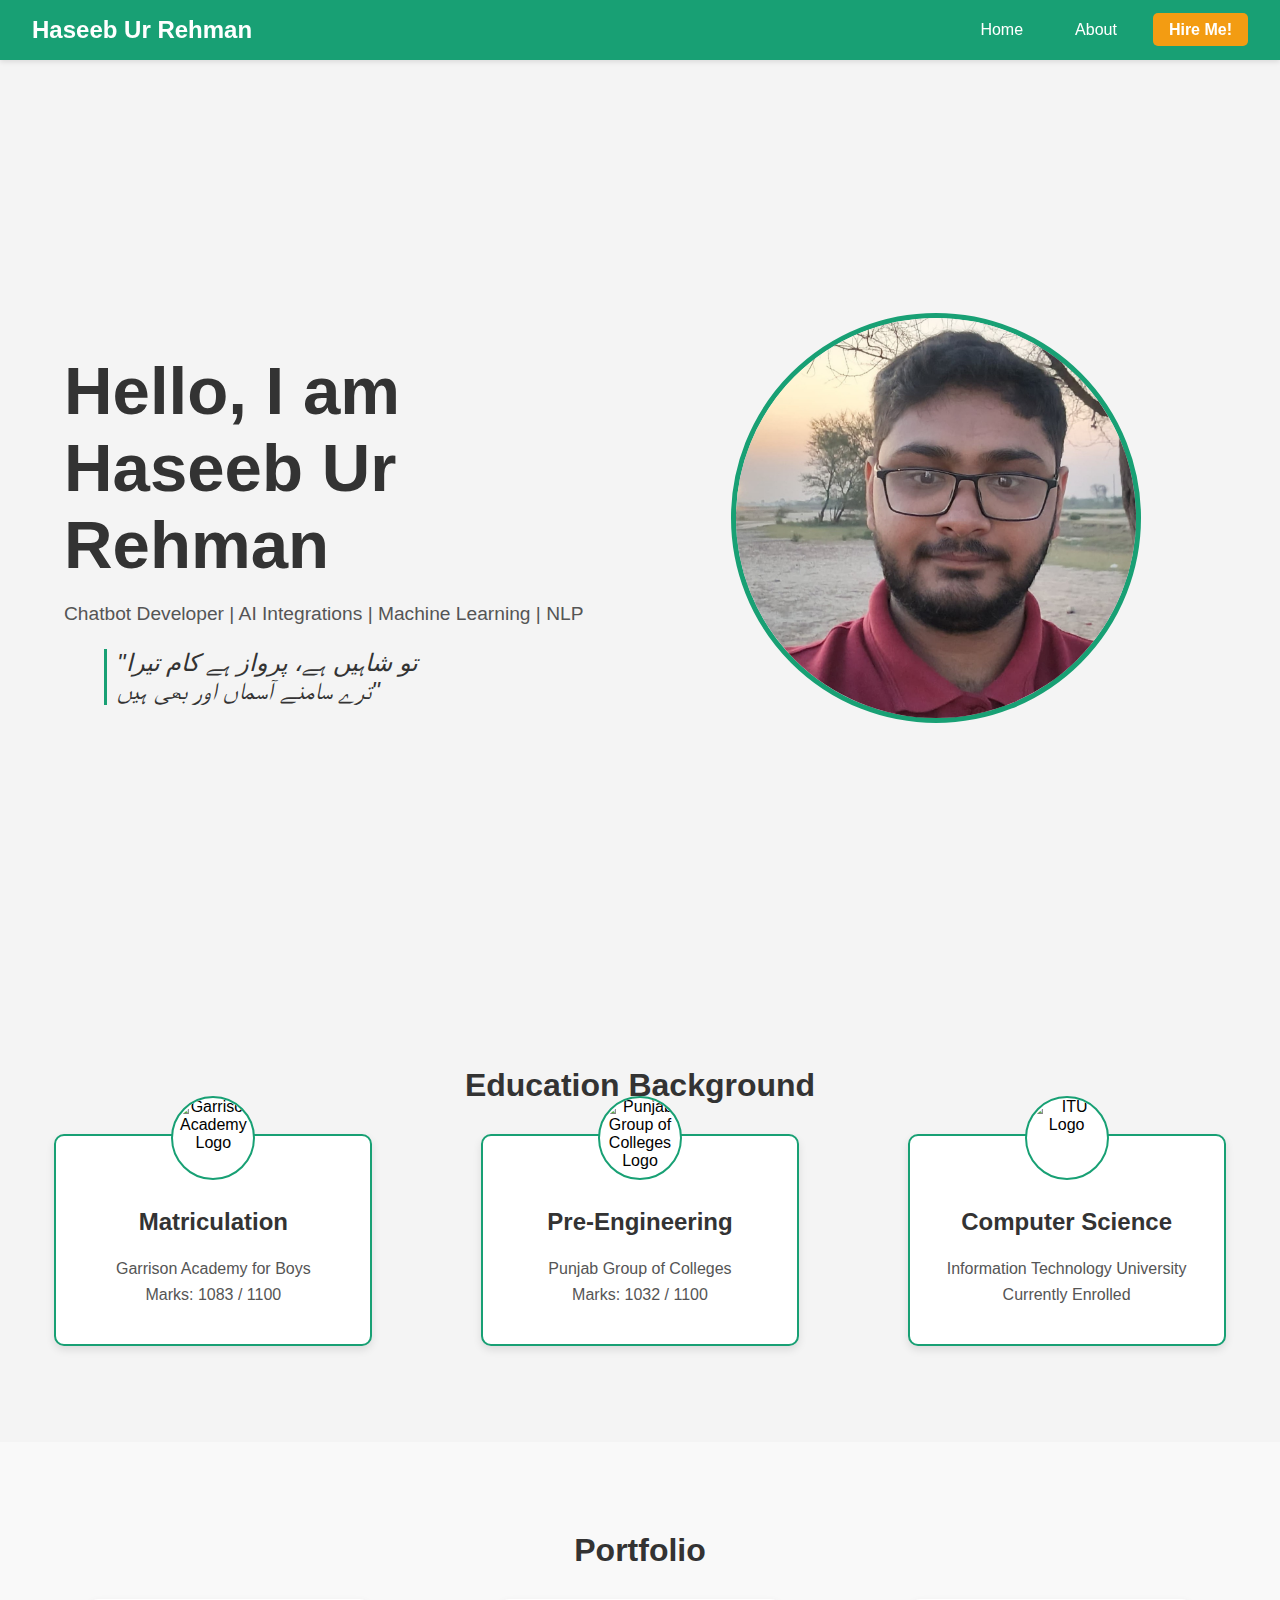
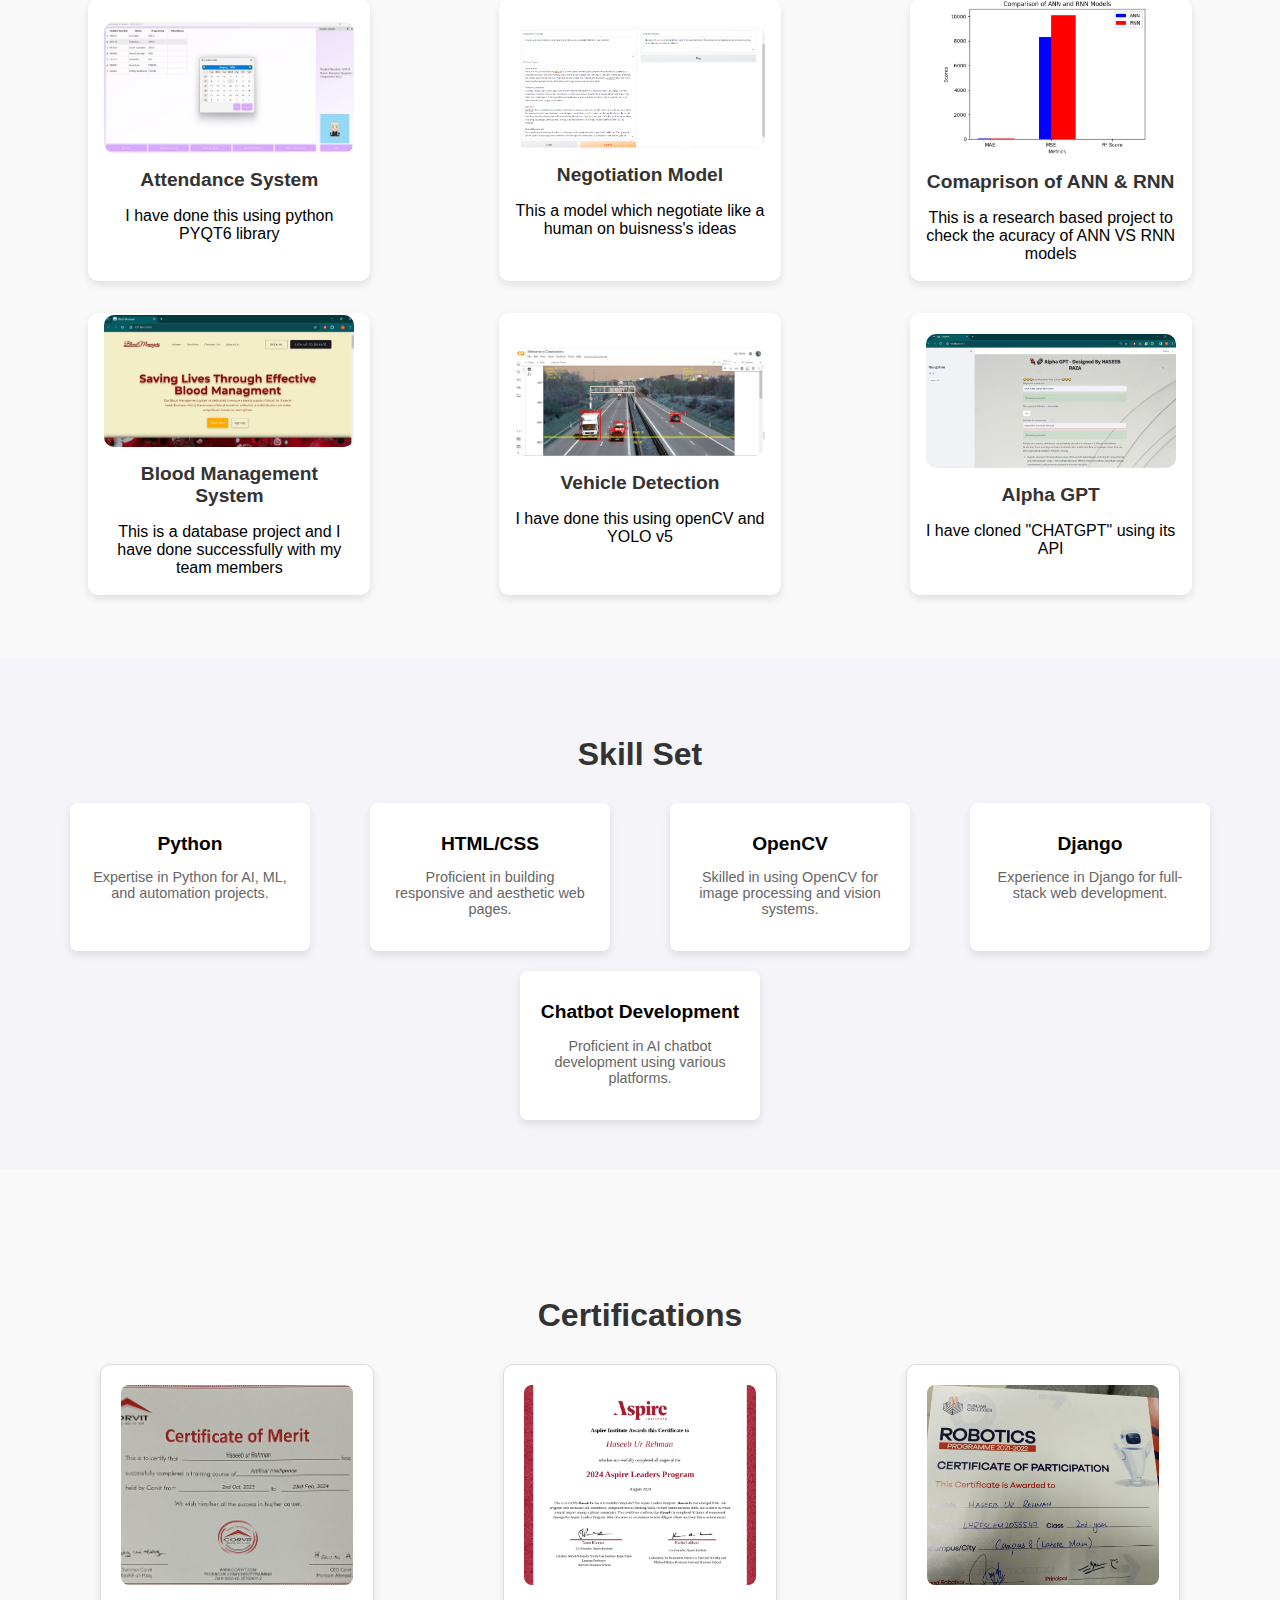
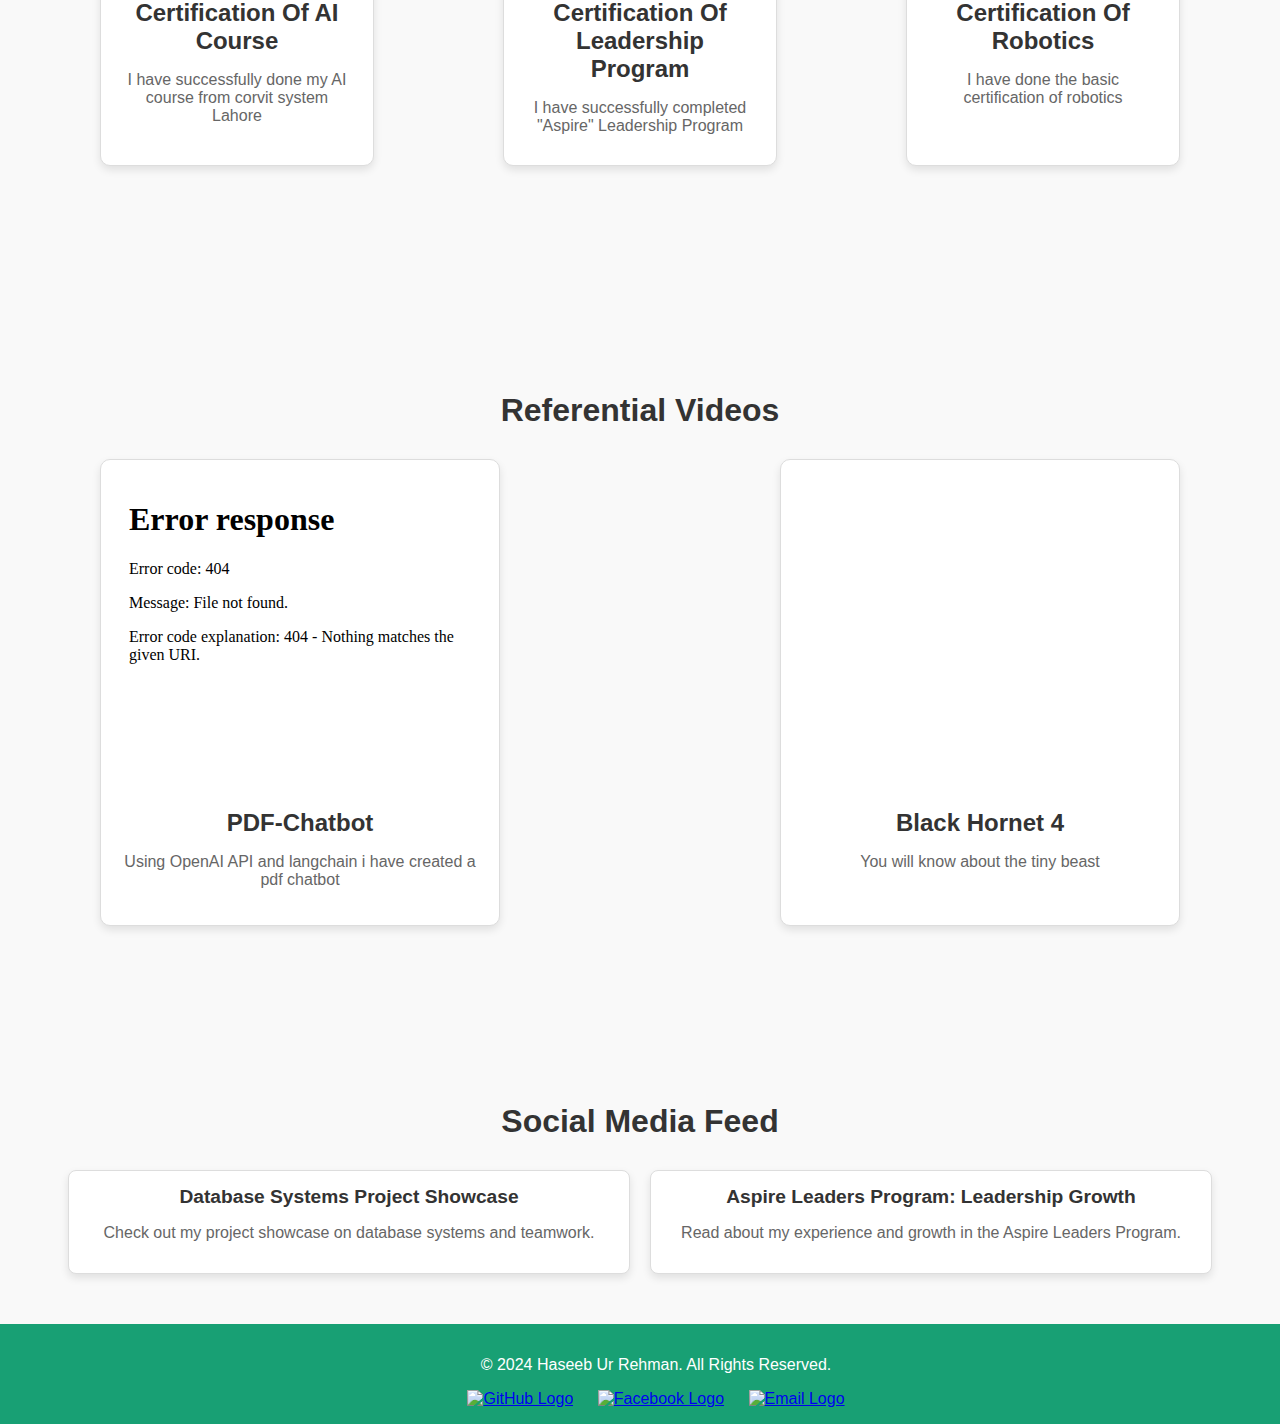
==== index.html @ 177eb88b "I add my social links to follow mw" ====
<!DOCTYPE html>
<html lang="en">
<head>
    <meta charset="UTF-8">
    <meta name="viewport" content="width=device-width, initial-scale=1.0">
    <meta name="description" content="Professional profile showcasing skills, projects, awards, and certifications.">
    <meta name="keywords" content="Professional Profile, Projects, Skills, Certifications, Training, Awards">
    <meta name="author" content="Haseeb Ur Rehman">
    <title>Haseeb Ur Rehman's Professional Profile</title>

    <!-- Link to the CSS -->
    <link rel="stylesheet" href="style.css">
</head>
<body>

<!-- Navigation Bar -->
<header>
    <nav class="navbar">
        <div class="navbar-brand">Haseeb Ur Rehman</div>
        <ul class="navbar-links">
            <li><a href="#home">Home</a></li>
            <li><a href="about.html">About</a></li>
            <li><a href="https://www.upwork.com/freelancers/haseeburr9?mp_source=share" class="hire-me-btn">Hire Me!</a></li>
        </ul>
    </nav>
</header>

<!-- Main Section with Profile -->
<section id="home" class="main-section">
    <div class="intro-text">
        <h1><strong>Hello, I am Haseeb Ur Rehman</strong></h1>
        <p class="tagline">Chatbot Developer | AI Integrations | Machine Learning | NLP</p>
        <blockquote class="sher">"تو شاہیں ہے، پرواز ہے کام تیرا<br>ترے سامنے آسماں اور بھی ہیں"</blockquote>
    </div>

    <div class="profile-picture">
        <img src="Images\haseeb_pic (1).jpg" alt="Haseeb Ur Rehman" class="circle">
    </div>
</section>
<!-- Education Section -->
<section id="education" class="education-section">
    <h2 class="section-title">Education Background</h2>
    <div class="education-container">
        <!-- Matriculation Box -->
        <div class="education-box">
            <div class="logo-circle">
                <img src="https://encrypted-tbn0.gstatic.com/images?q=tbn:ANd9GcT5sHBBCHxRQjLeLxdjZ5OswTdxLAnlTG-Qzw&s" alt="Garrison Academy Logo">
            </div>
            <h3>Matriculation</h3>
            <p>Garrison Academy for Boys</p>
            <p>Marks: 1083 / 1100</p>
        </div>
        <!-- Pre-Engineering Box -->
        <div class="education-box">
            <div class="logo-circle">
                <img src="https://encrypted-tbn0.gstatic.com/images?q=tbn:ANd9GcSqWqB_HTW5-XYOfXvfOjVZIiKqZRsDtNq6HKdr3T5JoCC6Le0LUHiEv7nH74KgkgZGZlA&usqp=CAU" alt="Punjab Group of Colleges Logo">
            </div>
            <h3>Pre-Engineering</h3>
            <p>Punjab Group of Colleges</p>
            <p>Marks: 1032 / 1100</p>
        </div>
        <!-- Computer Science Box -->
        <div class="education-box">
            <div class="logo-circle">
                <img src="https://encrypted-tbn0.gstatic.com/images?q=tbn:ANd9GcR3sRrFojshezBgMDITZpT7dJ2vGp7mTTu1Cg&s" alt="ITU Logo">
            </div>
            <h3>Computer Science</h3>
            <p>Information Technology University</p>
            <p>Currently Enrolled</p>
        </div>
    </div>
</section>
<!-- Portfolio Section -->
<section id="portfolio" class="portfolio-section">
    <h2 class="section-title">Portfolio</h2>
    <div class="portfolio-container">
        <!-- Portfolio Box 1 -->
        <div class="portfolio-box">
            <img src="Images\WhatsApp Image 2024-08-07 at 14.45.16_bf95c779.jpg" alt="Project 1">
            <h3>Attendance System</h3>
            <p>I have done this using python PYQT6 library</p>
        </div>
        <!-- Portfolio Box 2 -->
        <div class="portfolio-box">
            <img src="Images\image (2).png" alt="Project 2">
            <h3>Negotiation Model</h3>
            <p>This a model which negotiate like a human on buisness's ideas</p>
        </div>
        <!-- Portfolio Box 3 -->
        <div class="portfolio-box">
            <img src="Images\WhatsApp Image 2024-03-19 at 20.48.48_99ec768c.jpg" alt="Project 3">
            <h3>Comaprison of ANN & RNN</h3>
            <p>This is a research based project to check the acuracy of ANN VS RNN models</p>
        </div>
        <!-- Portfolio Box 4 -->
        <div class="portfolio-box">
            <img src="Images\BMS.jpg" alt="Project 4">
            <h3>Blood Management System</h3>
            <p>This is a database project and I have done successfully with my team members</p>
        </div>
        <!-- Portfolio Box 5 -->
        <div class="portfolio-box">
            <img src="Images\YOLO v5.jpg" alt="Project 5">
            <h3>Vehicle Detection</h3>
            <p>I have done this using openCV and YOLO v5</p>
        </div>
        <!-- Portfolio Box 6 -->
        <div class="portfolio-box">
            <img src="Images\Alpha Gpt pic.png" alt="Project 6">
            <h3>Alpha GPT</h3>
            <p>I have cloned "CHATGPT" using its API</p>
        </div>
        
    </div>
</section>

<!-- Skill Set Section -->
<section id="skills" class="skills-section">
    <h2 class="section-title">Skill Set</h2>
    <div class="skills-container">
        <!-- Skill Box 1 -->
        <div class="skills-box">
            <div class="logo-circle">
                <img src="[data-uri]" alt="Python Logo">
            </div>
            <h3>Python</h3>
            <p>Expertise in Python for AI, ML, and automation projects.</p>
        </div>
       
        <!-- Skill Box 3 -->
        <div class="skills-box">
            <div class="logo-circle">
                <img src="[data-uri]" alt="HTML Logo">
            </div>
            <h3>HTML/CSS</h3>
            <p>Proficient in building responsive and aesthetic web pages.</p>
        </div>
        <!-- Skill Box 4 -->
        <div class="skills-box">
            <div class="logo-circle">
                <img src="[data-uri]" alt="OpenCV Logo">
            </div>
            <h3>OpenCV</h3>
            <p>Skilled in using OpenCV for image processing and vision systems.</p>
        </div>
        <!-- Skill Box 5 -->
        <div class="skills-box">
            <div class="logo-circle">
                <img src="[data-uri]" alt="Django Logo">
            </div>
            <h3>Django</h3>
            <p>Experience in Django for full-stack web development.</p>
        </div>
        <!-- Skill Box 6 -->
        <div class="skills-box">
            <div class="logo-circle">
                <img src="[data-uri]" alt="Chatbot Logo">
            </div>
            <h3>Chatbot Development</h3>
            <p>Proficient in AI chatbot development using various platforms.</p>
        </div>
    </div>
</section>

<!-- Certifications Section -->
<section id="certifications" class="certifications-section">
    <h2 class="section-title">Certifications</h2>
    <div class="certifications-container">
        <!-- Certification Box 1 -->
        <div class="certification-box">
            <img src="Images\certificate_Corvit.jpg" alt="Certification 1">
            <h3>Certification Of AI Course</h3>
            <p>I have successfully done my AI course from corvit system Lahore</p>
        </div>
        <!-- Certification Box 2 -->
        <div class="certification-box">
            <img src="Images\haseeb_ur_rehman_alp_2024_certificate_of_completion_page-0001.jpg" alt="Certification 2">
            <h3>Certification Of Leadership Program</h3>
            <p>I have successfully completed "Aspire" Leadership Program</p>
        </div>
        <!-- Certification Box 3 -->
        <div class="certification-box">
            <img src="Images\Robotics.jpg" alt="Certification 3">
            <h3>Certification Of Robotics</h3>
            <p>I have done the basic certification of robotics</p>
        </div>
    </div>
</section>
<!-- Referential Videos Section -->
<section id="referential-videos" class="videos-section">
    <h2 class="section-title">Referential Videos</h2>
    <div class="videos-container">
        <!-- Video Box 1 -->
        <div class="video-box">
            <iframe src="Videos\PDF.mp4" 
                    title="Referential Video 1" 
                    frameborder="0" 
                    allow="accelerometer; autoplay; clipboard-write; encrypted-media; gyroscope; picture-in-picture" 
                    allowfullscreen>
            </iframe>
            <h3>PDF-Chatbot</h3>
            <p>Using OpenAI API and langchain i have created a pdf chatbot</p>
        </div>
        <!-- Video Box 2 -->
        <div class="video-box">
            <iframe  
            src="https://www.youtube.com/embed/x19eT9O9WHU" 
            title="Teledyne FLIR Video" 
                    frameborder="0" 
                    allow="accelerometer; autoplay; clipboard-write; encrypted-media; gyroscope; picture-in-picture" 
                    allowfullscreen>
            </iframe>
            <h3>Black Hornet 4</h3>
            <p>You will know about the tiny beast</p>
        </div>
    </div>
</section>
<!-- Social Media Feed Section -->
<section id="social-media-feed" class="social-media-feed-section">
    <h2 class="section-title">Social Media Feed</h2>
    <div class="social-media-container">
        <!-- LinkedIn Post 1 -->
        <div class="social-media-box">
            <a href="https://www.linkedin.com/posts/haseeb-ur-rehman-613099248_databasesystems-teamwork-projectshowcase-activity-7207225965075218432-LM5j?utm_source=share&utm_medium=member_desktop" target="_blank" class="social-media-link">
                <div class="social-media-content">
                    <h3>Database Systems Project Showcase</h3>
                    <p>Check out my project showcase on database systems and teamwork.</p>
                </div>
            </a>
        </div>
        <!-- LinkedIn Post 2 -->
        <div class="social-media-box">
            <a href="https://www.linkedin.com/posts/haseeb-ur-rehman-613099248_aspireleadersprogram-leadership-growth-activity-7229728065696722944-SG-O?utm_source=share&utm_medium=member_desktop" target="_blank" class="social-media-link">
                <div class="social-media-content">
                    <h3>Aspire Leaders Program: Leadership Growth</h3>
                    <p>Read about my experience and growth in the Aspire Leaders Program.</p>
                </div>
            </a>
        </div>
    </div>
</section>


<footer>
    <p>&copy; 2024 Haseeb Ur Rehman. All Rights Reserved.</p>
    <div class="footer-social-links">
        <a href="https://github.com/Haseebraza12" target="_blank" class="social-link" title="GitHub">
            <img src="https://img.icons8.com/material-outlined/24/000000/github.png" alt="GitHub Logo" />
        </a>
        <a href="https://www.facebook.com/haseeb.rehman.79274089" target="_blank" class="social-link" title="Facebook">
            <img src="https://img.icons8.com/material-outlined/24/000000/facebook.png" alt="Facebook Logo" />
        </a>
        <a href="mailto:munibhaseeb2@gmail.com" class="social-link" title="Email">
            <img src="https://img.icons8.com/material-outlined/24/000000/mail.png" alt="Email Logo" />
        </a>
    </div>
</footer>

<!-- Link to the JavaScript -->
<script src="script.js"></script>
</body>
</html>
---- style.css ----
/* Basic Styling for Body */
body {
    font-family: Arial, sans-serif;
    margin: 0;
    padding: 0;
    background-color: #f9f9f9;
}

/* Navbar Styling */
.navbar {
    display: flex;
    justify-content: space-between;
    align-items: center;
    background-color: #18a074;
    padding: 1rem 2rem;
    position: sticky;
    top: 0;
    z-index: 100;
    box-shadow: 0px 2px 5px rgba(0, 0, 0, 0.1);
}

.navbar-brand {
    font-size: 1.5rem;
    color: white;
    font-weight: bold;
}

.navbar-links {
    list-style: none;
    margin: 0;
    padding: 0;
    display: flex;
}

.navbar-links li {
    margin-left: 20px;
}

.navbar-links a {
    color: white;
    text-decoration: none;
    font-size: 1rem;
    padding: 0.5rem 1rem;
    border-radius: 5px;
    transition: background-color 0.3s ease, transform 0.2s ease;
}

.hire-me-btn {
    background-color: #f39c12;
    border: none;
    padding: 0.5rem 1.5rem;
    color: white;
    font-weight: bold;
    border-radius: 5px;
}

/* Main Section Styling */
.main-section {
    display: flex;
    justify-content: space-between;
    align-items: center;
    padding: 3rem;
    background-color: #f4f4f4;
    height: calc(100vh - 80px); /* Adjust to take full height minus navbar */
    flex-wrap: wrap;
}

.intro-text {
    flex: 1;
    padding: 1rem;
}

.intro-text h1 {
    font-size: 4.2rem;
    margin-bottom: 0.5rem;
    color: #333;
}

.tagline {
    font-size: 1.2rem;
    color: #555;
    margin-bottom: 1.5rem;
}

.sher {
    font-size: 1.5rem;
    color: #333;
    font-style: italic;
    border-left: 3px solid #18a074;
    padding-left: 10px;
}

/* Profile Picture */
.profile-picture {
    flex: 1;
    display: flex;
    justify-content: center;
    align-items: center;
    padding: 1rem;
}

.circle {
    width: 400px;
    height: 400px;
    border-radius: 50%;
    border: 5px solid #18a074;
    object-fit: cover;
}

/* Footer */
footer {
    background-color: #18a074;
    color: white;
    text-align: center;
    padding: 1rem;
    position: relative;
    bottom: 0;
    width: 100%;
}

/* Responsive Design */
/* For Tablets */
@media (max-width: 768px) {
    .main-section {
        flex-direction: column;
        text-align: center;
        padding: 2rem;
    }

    .intro-text h1 {
        font-size: 3rem;
    }

    .profile-picture {
        margin-top: 2rem;
    }

    .circle {
        width: 300px;
        height: 300px;
    }
}

/* For Mobile Devices */
@media (max-width: 480px) {
    .navbar {
        flex-direction: column;
        padding: 1rem;
    }

    .navbar-links {
        flex-direction: column;
        margin-top: 1rem;
    }

    .navbar-links li {
        margin-left: 0;
        margin-bottom: 10px;
    }

    .intro-text h1 {
        font-size: 2.5rem;
    }

    .tagline {
        font-size: 1rem;
    }

    .sher {
        font-size: 1.2rem;
    }

    .circle {
        width: 200px;
        height: 200px;
    }
}
/* Education Section Styling */
.education-section {
    background-color: #f4f4f4;
    padding: 4rem 0;
    text-align: center;
}

.section-title {
    font-size: 2.5rem;
    margin-bottom: 3rem;
    color: #333;
}

/* Education Container */
.education-container {
    display: flex;
    justify-content: space-around;
    flex-wrap: wrap;
}

/* Education Box */
.education-box {
    background-color: white;
    border-radius: 10px;
    box-shadow: 0 4px 8px rgba(0, 0, 0, 0.1);
    padding: 2rem;
    width: 250px;
    margin-bottom: 2rem;
    position: relative;
    text-align: center;
    border: 2px solid #18a074;
}

/* Logo Circle */
.logo-circle {
    position: absolute;
    top: -40px;
    left: 50%;
    transform: translateX(-50%);
    width: 80px;
    height: 80px;
    background-color: #fff;
    border-radius: 50%;
    display: flex;
    justify-content: center;
    align-items: center;
    border: 2px solid #18a074;
    overflow: hidden;
}

.logo-circle img {
    width: 100%;
    height: 100%;
    object-fit: cover;
    border-radius: 50%;
}

/* Education Box Title */
.education-box h3 {
    margin-top: 40px;
    font-size: 1.5rem;
    color: #333;
}

/* Education Box Content */
.education-box p {
    font-size: 1rem;
    color: #555;
    margin: 0.5rem 0;
}

/* Responsive Design for Education Section */
@media (max-width: 768px) {
    .education-container {
        flex-direction: column;
        align-items: center;
    }

    .education-box {
        width: 80%;
        margin-bottom: 2rem;
    }
}

@media (max-width: 480px) {
    .education-box {
        width: 90%;
    }
}
/* Portfolio Section Styling */
.portfolio-section {
    background-color: #f9f9f9;
    padding: 4rem 0;
    text-align: center;
}

.portfolio-container {
    display: grid;
    grid-template-columns: repeat(3, 1fr);
    gap: 2rem;
    justify-items: center;
    margin: 0 auto;
    max-width: 1200px;
}

/* Portfolio Box Styling */
.portfolio-box {
    background-color: white;
    border-radius: 10px;
    box-shadow: 0 4px 8px rgba(0, 0, 0, 0.1);
    padding: 1rem;
    width: 250px;
    height: 250px;
    overflow: hidden;
    display: flex;
    flex-direction: column;
    justify-content: center;
    align-items: center;
    transition: transform 0.3s ease, box-shadow 0.3s ease;
}

.portfolio-box img {
    width: 100%;
    height: auto;
    border-radius: 10px;
    margin-bottom: 1rem;
    object-fit: cover;
}

.portfolio-box h3 {
    font-size: 1.2rem;
    color: #333;
    margin: 0;
}

.portfolio-box:hover {
    transform: scale(1.05);
    box-shadow: 0 8px 16px rgba(0, 0, 0, 0.2);
}

/* Responsive Design for Portfolio */
@media (max-width: 768px) {
    .portfolio-container {
        grid-template-columns: repeat(2, 1fr);
    }
}

@media (max-width: 480px) {
    .portfolio-container {
        grid-template-columns: 1fr;
    }
}
/* Skills Section */
.skills-section {
    padding: 50px;
    background-color: #f4f4f9;
    text-align: center;
}

.skills-container {
    display: flex;
    justify-content: space-around;
    flex-wrap: wrap;
    gap: 20px;
}

.skills-box {
    background-color: #fff;
    border-radius: 8px;
    padding: 20px;
    width: 200px;
    text-align: center;
    box-shadow: 0 4px 8px rgba(0, 0, 0, 0.1);
    transition: transform 0.3s ease-in-out;
}

.skills-box:hover {
    transform: translateY(-10px);
}

.skills-box img {
    width: 60px;
    height: 60px;
    border-radius: 50%;
    margin-bottom: 15px;
}

.skills-box h3 {
    margin: 10px 0;
    font-size: 1.2em;
    font-weight: bold;
}

.skills-box p {
    font-size: 0.9em;
    color: #666;
}

.certifications-section {
    padding: 100px 100px;
    background-color: #f9f9f9;
}

.certifications-container {
    display: flex;
    justify-content: space-between;
    flex-wrap: wrap;
    gap: 20px;
}

.certification-box {
    background-color: #fff;
    border: 1px solid #ddd;
    border-radius: 10px;
    box-shadow: 0 4px 8px rgba(0, 0, 0, 0.1);
    text-align: center;
    padding: 20px;
    width: calc(23.33% - 20px); /* Ensures 3 boxes in a row with gaps */
}

.certification-box img {
    width: 100%;
    height: 200px;
    object-fit: cover;
    border-radius: 8px;
}

.certification-box h3 {
    font-size: 1.5rem;
    margin: 10px 0;
    color: #333;
}

.certification-box p {
    font-size: 1rem;
    color: #666;
    margin-bottom: 10px;
}
.videos-section {
    padding: 100px 100px;
    background-color: #f9f9f9;
}

.videos-container {
    display: flex;
    justify-content: space-between;
    flex-wrap: wrap;
    gap: 20px;
}

.video-box {
    background-color: #fff;
    border: 1px solid #ddd;
    border-radius: 10px;
    box-shadow: 0 4px 8px rgba(0, 0, 0, 0.1);
    text-align: center;
    padding: 20px;
    width: calc(35% - 20px); /* Ensures two video boxes in a row */
}

.video-box iframe {
    width: 100%;
    height: 315px; /* Standard YouTube video height */
    border-radius: 8px;
}

.video-box h3 {
    font-size: 1.5rem;
    margin: 10px 0;
    color: #333;
}

.video-box p {
    font-size: 1rem;
    color: #666;
}
.social-media-feed-section {
    padding: 50px 0;
    background-color: #f9f9f9;
}

.section-title {
    text-align: center;
    margin-bottom: 30px;
    font-size: 2em;
    color: #333;
}

.social-media-container {
    display: flex;
    justify-content: center;
    gap: 20px;
    flex-wrap: wrap;
}

.social-media-box {
    flex: 1;
    max-width: 560px;
    background: #fff;
    border: 1px solid #ddd;
    border-radius: 8px;
    overflow: hidden;
    box-shadow: 0 4px 8px rgba(0, 0, 0, 0.1);
    text-align: center;
}

.social-media-link {
    text-decoration: none;
    color: inherit;
    display: block;
    height: 100%;
}

.social-media-content {
    padding: 15px;
}

.social-media-content h3 {
    font-size: 1.2em;
    color: #333;
    margin: 0 0 10px 0;
}

.social-media-content p {
    font-size: 1em;
    color: #666;
}
footer {
    background-color: #18a074;
    color: white;
    text-align: center;
    padding: 1rem;
    position: relative;
    bottom: 0;
    width: 100%;
}

.footer-social-links {
    margin-top: 10px;
}

.social-link {
    margin: 0 10px;
    display: inline-block;
}

.social-link img {
    width: 24px;
    height: 24px;
    transition: transform 0.3s;
}

.social-link img:hover {
    transform: scale(1.1);
}
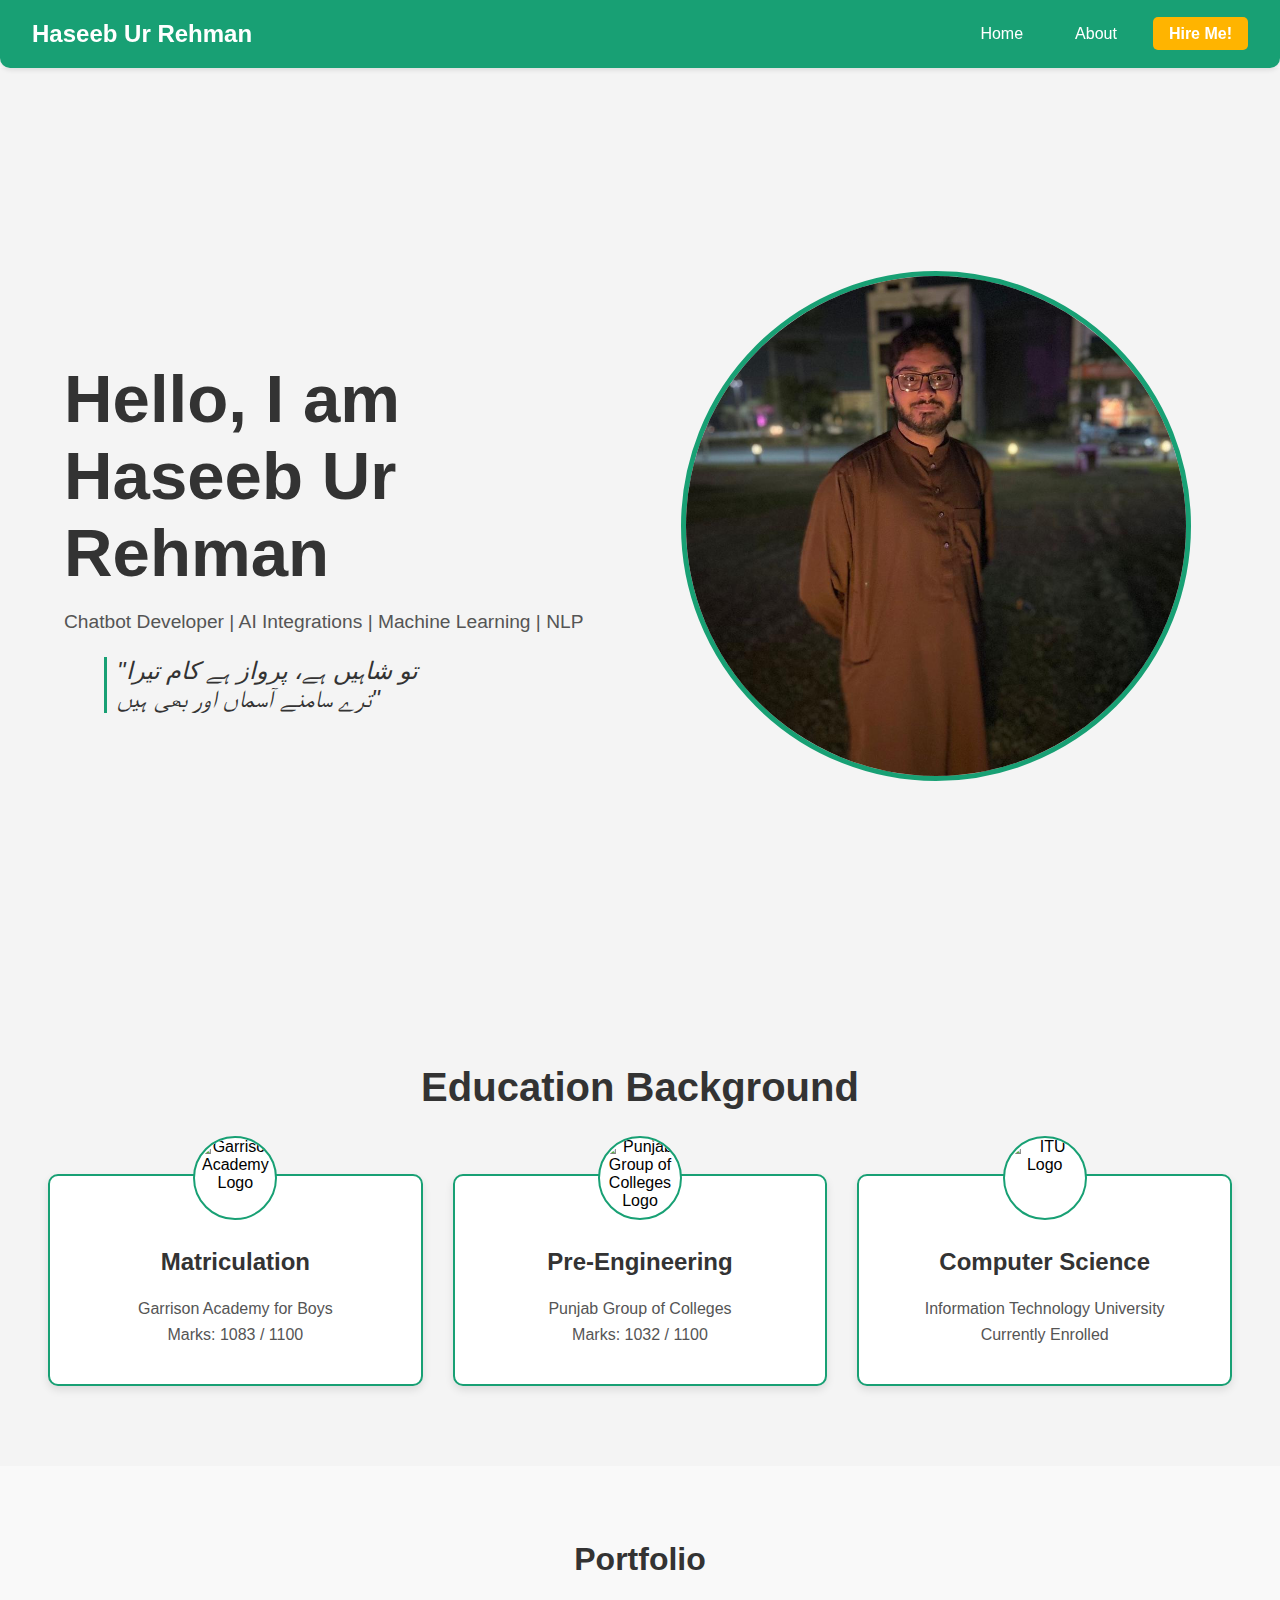
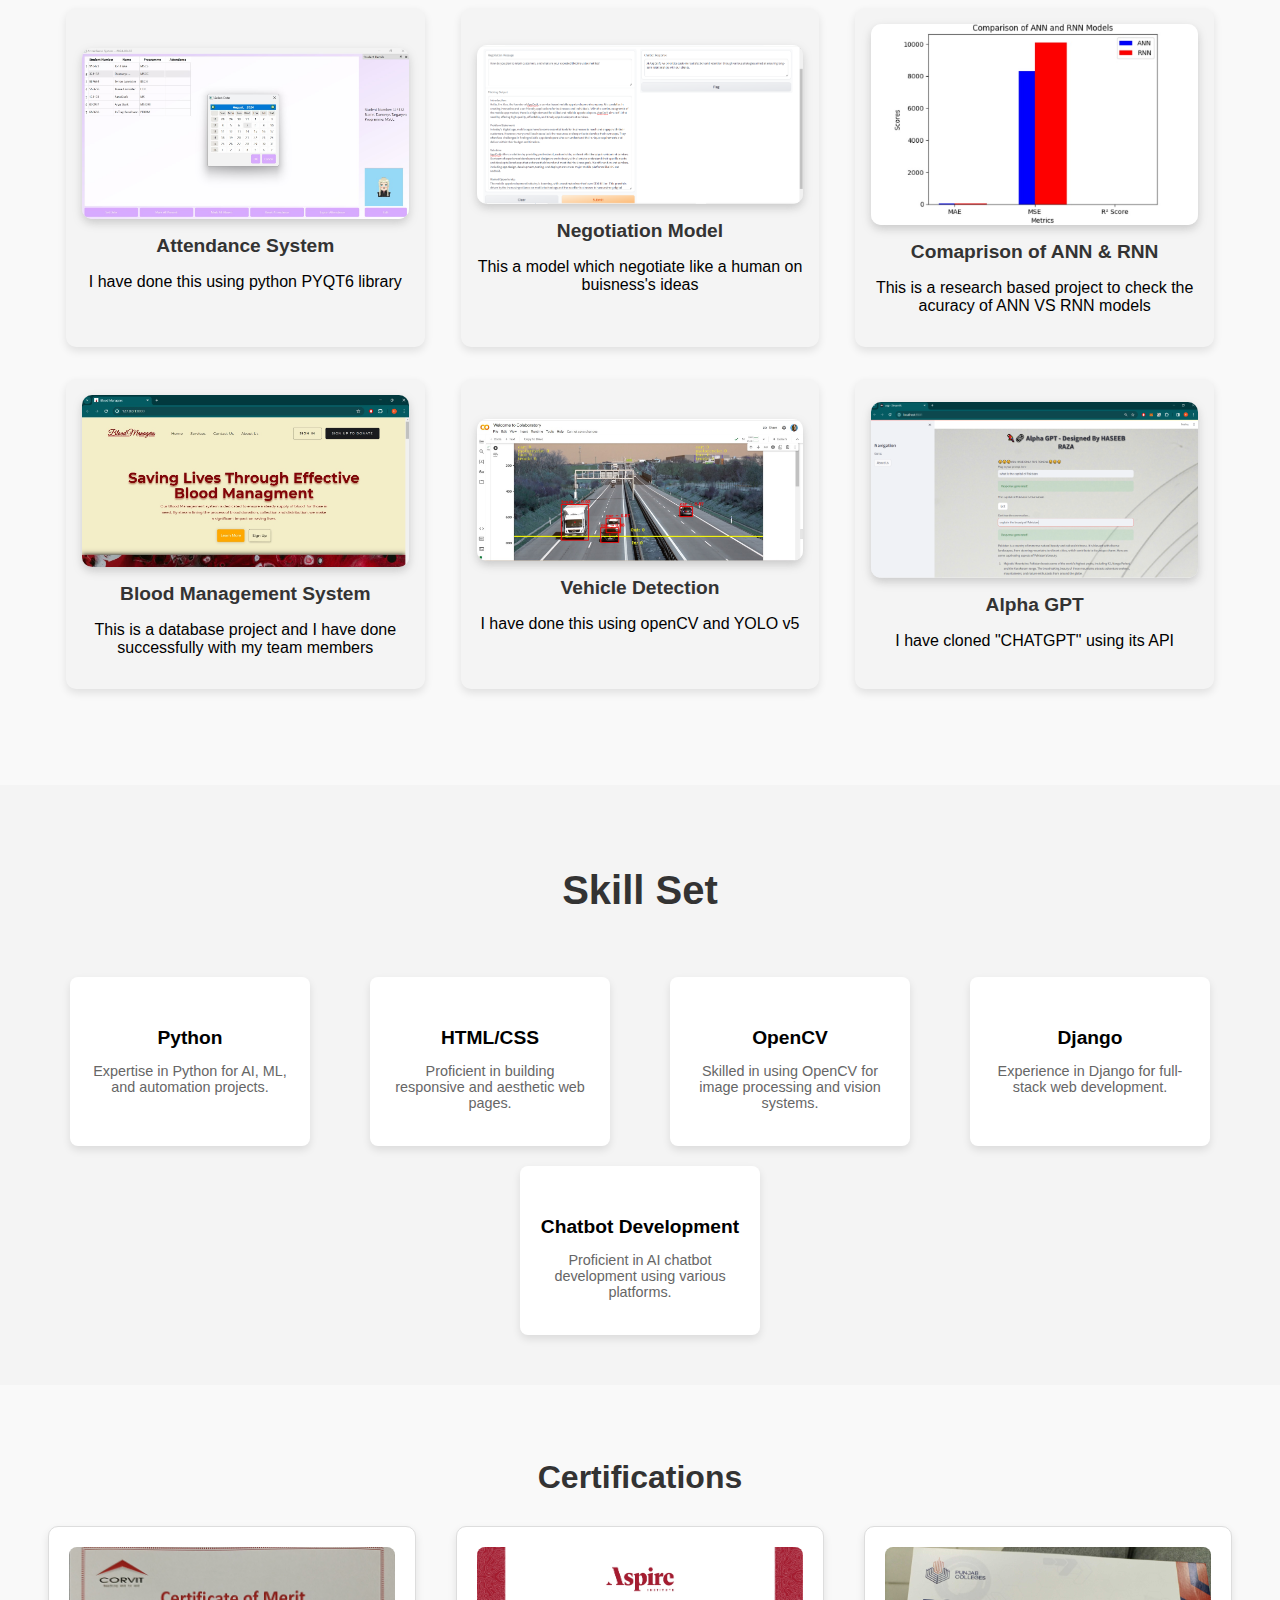
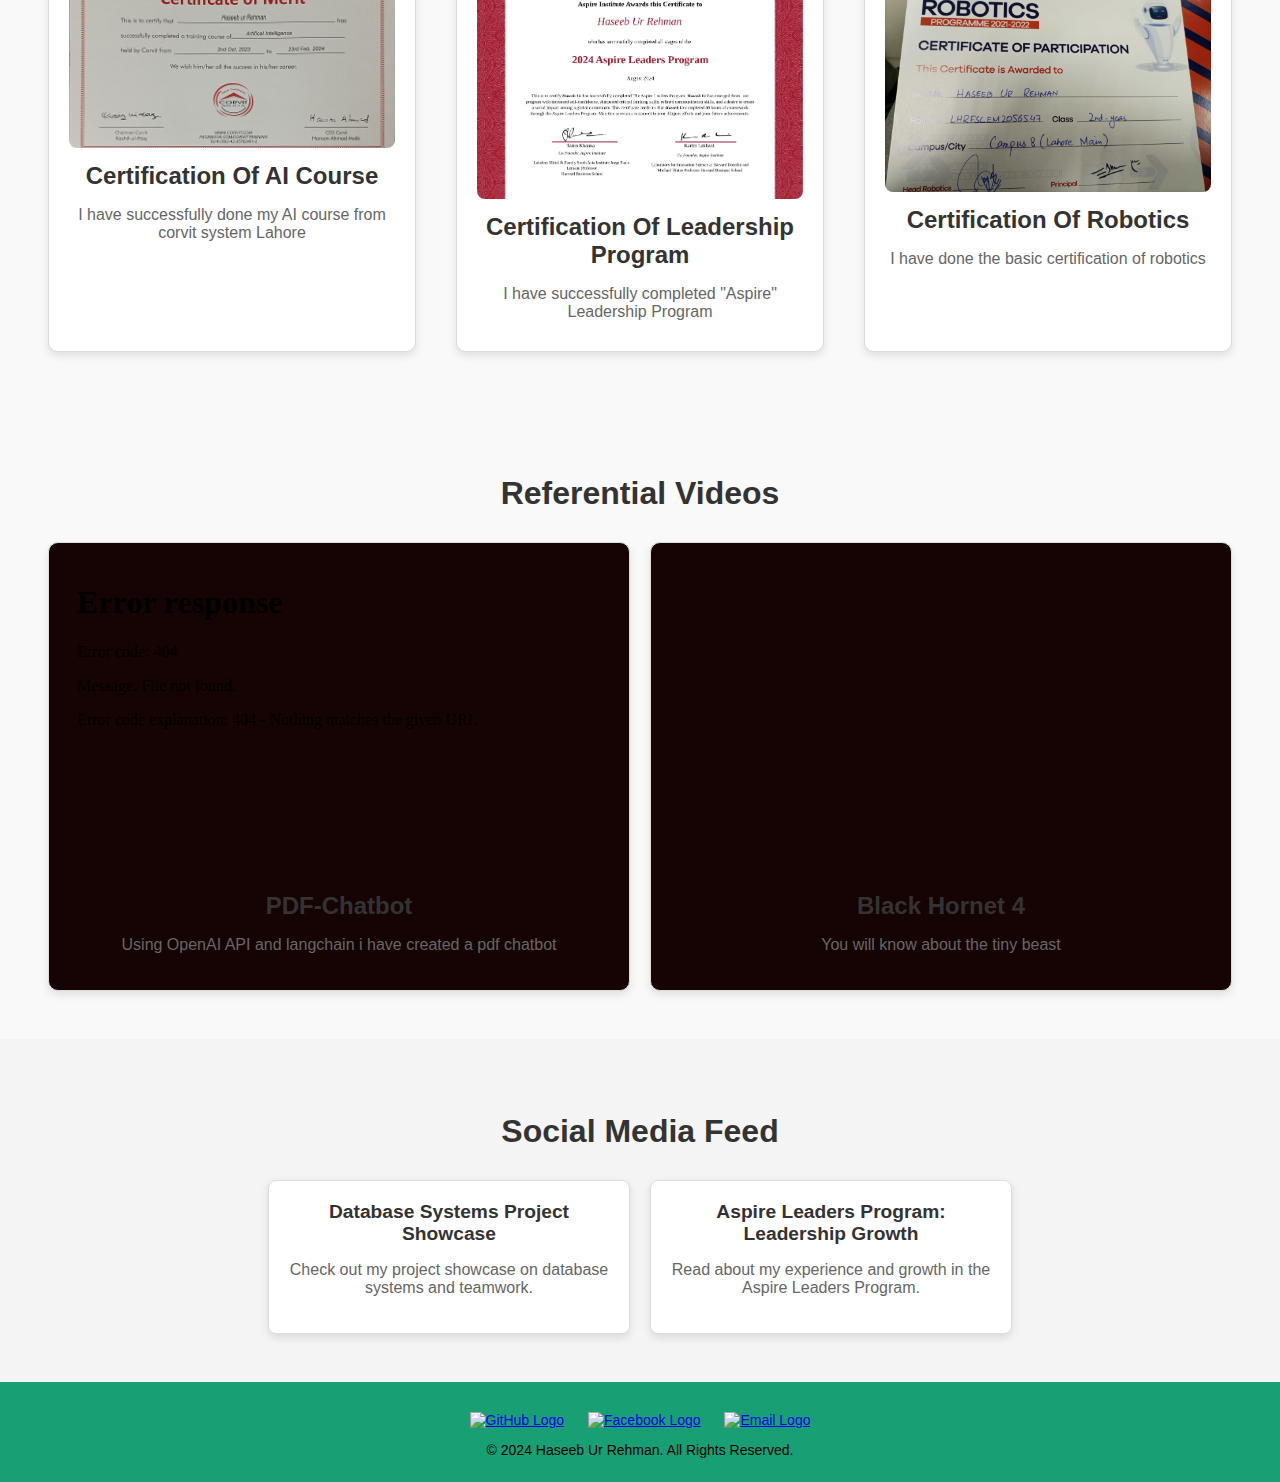
==== commit 29850ca7: "Finally make it responsive,thanks to my friend Ibrahim Nadeem (Bscs22071) help me  alot" ====
--- a/index.html
+++ b/index.html
@@ -6,7 +6,7 @@
     <meta name="description" content="Professional profile showcasing skills, projects, awards, and certifications.">
     <meta name="keywords" content="Professional Profile, Projects, Skills, Certifications, Training, Awards">
     <meta name="author" content="Haseeb Ur Rehman">
-    <title>Haseeb Ur Rehman's Professional Profile</title>
+    <title>Haseeb Ur Rehman's Portfolio</title>
 
     <!-- Link to the CSS -->
     <link rel="stylesheet" href="style.css">
@@ -34,12 +34,12 @@
     </div>
 
     <div class="profile-picture">
-        <img src="Images\haseeb_pic (1).jpg" alt="Haseeb Ur Rehman" class="circle">
+        <img src="Images\mypic.jpg" alt="Haseeb Ur Rehman" class="circle">
     </div>
 </section>
 <!-- Education Section -->
 <section id="education" class="education-section">
-    <h2 class="section-title">Education Background</h2>
+    <h2 class="section-titleedu">Education Background</h2>
     <div class="education-container">
         <!-- Matriculation Box -->
         <div class="education-box">
@@ -116,12 +116,12 @@
 
 <!-- Skill Set Section -->
 <section id="skills" class="skills-section">
-    <h2 class="section-title">Skill Set</h2>
+    <h2 class="section-titleskill">Skill Set</h2>
     <div class="skills-container">
         <!-- Skill Box 1 -->
         <div class="skills-box">
             <div class="logo-circle">
-                <img src="[data-uri]" alt="Python Logo">
+                <img src="Logos/python.png" alt="Python Logo">
             </div>
             <h3>Python</h3>
             <p>Expertise in Python for AI, ML, and automation projects.</p>
@@ -130,7 +130,7 @@
         <!-- Skill Box 3 -->
         <div class="skills-box">
             <div class="logo-circle">
-                <img src="[data-uri]" alt="HTML Logo">
+                <img src="Logos/html.png" alt="HTML Logo">
             </div>
             <h3>HTML/CSS</h3>
             <p>Proficient in building responsive and aesthetic web pages.</p>
@@ -138,7 +138,7 @@
         <!-- Skill Box 4 -->
         <div class="skills-box">
             <div class="logo-circle">
-                <img src="[data-uri]" alt="OpenCV Logo">
+                <img src="Logos/Opencv.jpeg" alt="OpenCV Logo">
             </div>
             <h3>OpenCV</h3>
             <p>Skilled in using OpenCV for image processing and vision systems.</p>
@@ -146,7 +146,7 @@
         <!-- Skill Box 5 -->
         <div class="skills-box">
             <div class="logo-circle">
-                <img src="[data-uri]" alt="Django Logo">
+                <img src="Logos/django.png" alt="Django Logo">
             </div>
             <h3>Django</h3>
             <p>Experience in Django for full-stack web development.</p>
@@ -154,7 +154,7 @@
         <!-- Skill Box 6 -->
         <div class="skills-box">
             <div class="logo-circle">
-                <img src="[data-uri]" alt="Chatbot Logo">
+                <img src="Logos/chatbot.jpeg" alt="Chatbot Logo">
             </div>
             <h3>Chatbot Development</h3>
             <p>Proficient in AI chatbot development using various platforms.</p>
@@ -168,19 +168,19 @@
     <div class="certifications-container">
         <!-- Certification Box 1 -->
         <div class="certification-box">
-            <img src="Images\certificate_Corvit.jpg" alt="Certification 1">
+            <img src="Images/certificate_Corvit.jpg" alt="Certification 1">
             <h3>Certification Of AI Course</h3>
             <p>I have successfully done my AI course from corvit system Lahore</p>
         </div>
         <!-- Certification Box 2 -->
         <div class="certification-box">
-            <img src="Images\haseeb_ur_rehman_alp_2024_certificate_of_completion_page-0001.jpg" alt="Certification 2">
+            <img src="Images/haseeb_ur_rehman_alp_2024_certificate_of_completion_page-0001.jpg" alt="Certification 2">
             <h3>Certification Of Leadership Program</h3>
             <p>I have successfully completed "Aspire" Leadership Program</p>
         </div>
         <!-- Certification Box 3 -->
         <div class="certification-box">
-            <img src="Images\Robotics.jpg" alt="Certification 3">
+            <img src="Images/Robotics.jpg" alt="Certification 3">
             <h3>Certification Of Robotics</h3>
             <p>I have done the basic certification of robotics</p>
         </div>
@@ -192,7 +192,7 @@
     <div class="videos-container">
         <!-- Video Box 1 -->
         <div class="video-box">
-            <iframe src="Videos\PDF.mp4" 
+            <iframe src="Videos/PDF.mp4" 
                     title="Referential Video 1" 
                     frameborder="0" 
                     allow="accelerometer; autoplay; clipboard-write; encrypted-media; gyroscope; picture-in-picture" 
@@ -241,8 +241,7 @@
 </section>
 
 
-<footer>
-    <p>&copy; 2024 Haseeb Ur Rehman. All Rights Reserved.</p>
+<footer overflow="hidden">
     <div class="footer-social-links">
         <a href="https://github.com/Haseebraza12" target="_blank" class="social-link" title="GitHub">
             <img src="https://img.icons8.com/material-outlined/24/000000/github.png" alt="GitHub Logo" />
@@ -254,6 +253,8 @@
             <img src="https://img.icons8.com/material-outlined/24/000000/mail.png" alt="Email Logo" />
         </a>
     </div>
+    <p color="#000">&copy; 2024 Haseeb Ur Rehman. All Rights Reserved.</p>
+
 </footer>
 
 <!-- Link to the JavaScript -->
--- a/style.css
+++ b/style.css
@@ -4,6 +4,10 @@
     margin: 0;
     padding: 0;
     background-color: #f9f9f9;
+    width: 100%;
+    height: 100%;
+    --accent:#18a074;
+    overflow-x: hidden;
 }
 
 /* Navbar Styling */
@@ -11,8 +15,9 @@
     display: flex;
     justify-content: space-between;
     align-items: center;
-    background-color: #18a074;
-    padding: 1rem 2rem;
+    background-color: var(--accent);
+    padding: 20px 2rem;
+    border-radius: 0px 0px 10px 10px;
     position: sticky;
     top: 0;
     z-index: 100;
@@ -45,14 +50,25 @@
     transition: background-color 0.3s ease, transform 0.2s ease;
 }
 
+.navbar-links a:hover {
+    background-color: rgba(255, 255, 255, 0.2);
+    transform: scale(1.05);
+}
+
+
 .hire-me-btn {
-    background-color: #f39c12;
+    background-color: #FFB400;
     border: none;
     padding: 0.5rem 1.5rem;
     color: white;
     font-weight: bold;
     border-radius: 5px;
 }
+.hire-me-btn:hover {
+    background-color: #e67e22;
+    transform: scale(1.05);
+}
+
 
 /* Main Section Styling */
 .main-section {
@@ -63,6 +79,7 @@
     background-color: #f4f4f4;
     height: calc(100vh - 80px); /* Adjust to take full height minus navbar */
     flex-wrap: wrap;
+    
 }
 
 .intro-text {
@@ -86,9 +103,10 @@
     font-size: 1.5rem;
     color: #333;
     font-style: italic;
-    border-left: 3px solid #18a074;
+    border-left: 3px solid var(--accent);
     padding-left: 10px;
 }
+
 
 /* Profile Picture */
 .profile-picture {
@@ -98,26 +116,43 @@
     align-items: center;
     padding: 1rem;
 }
-
 .circle {
-    width: 400px;
-    height: 400px;
+    width: 500px;
+    height: 500px;
     border-radius: 50%;
-    border: 5px solid #18a074;
+    border: 5px solid var(--accent);
     object-fit: cover;
 }
+
+/* Media Queries for Responsiveness */
+@media (max-width: 768px) {
+    .circle {
+        max-width: 250px; /* Smaller size on medium screens */
+    }
+}
+
+@media (max-width: 480px) {
+    .circle {
+        max-width: 180px; /* Smaller size on small screens */
+        max-height: 180px;
+    }
+}
+
 
 /* Footer */
 footer {
-    background-color: #18a074;
-    color: white;
-    text-align: center;
-    padding: 1rem;
+    background-color: var(--accent);
+    color: #000;
+    text-align: center;
+    padding: 20px 0px 10px 0px;
     position: relative;
     bottom: 0;
     width: 100%;
-}
-
+    font-size: 14px;
+}
+#home{
+    display: flex;
+}
 /* Responsive Design */
 /* For Tablets */
 @media (max-width: 768px) {
@@ -127,6 +162,7 @@
         padding: 2rem;
     }
 
+
     .intro-text h1 {
         font-size: 3rem;
     }
@@ -143,6 +179,17 @@
 
 /* For Mobile Devices */
 @media (max-width: 480px) {
+    *{
+        margin: 0;
+        padding: 0;
+    }
+    .main-section{
+        flex-direction: column;
+        height: auto;
+    }
+    #home{
+        flex-direction: column;
+    }
     .navbar {
         flex-direction: column;
         padding: 1rem;
@@ -173,6 +220,12 @@
     .circle {
         width: 200px;
         height: 200px;
+    }
+    .footer p{
+color: #000;
+    }
+    .social-media-container{
+        flex-direction: column;
     }
 }
 /* Education Section Styling */
@@ -187,12 +240,33 @@
     margin-bottom: 3rem;
     color: #333;
 }
-
+.section-titleedu {
+    font-size: 2.5rem;
+    margin-bottom: 4rem;
+    color: #333;
+}
+.section-titleskill{
+    font-size: 2.5rem;
+    margin-bottom: 4rem;
+    color: #333;
+}
+
+
+#education{
+   
+    padding: 3rem;
+    align-content: center;
+    justify-content: center;
+}
 /* Education Container */
 .education-container {
     display: flex;
-    justify-content: space-around;
-    flex-wrap: wrap;
+    justify-content: center;
+    
+    gap: 30px;
+    
+    
+   
 }
 
 /* Education Box */
@@ -201,11 +275,11 @@
     border-radius: 10px;
     box-shadow: 0 4px 8px rgba(0, 0, 0, 0.1);
     padding: 2rem;
-    width: 250px;
+    width:100%;
     margin-bottom: 2rem;
     position: relative;
     text-align: center;
-    border: 2px solid #18a074;
+    border: 2px solid var(--accent);
 }
 
 /* Logo Circle */
@@ -221,7 +295,7 @@
     display: flex;
     justify-content: center;
     align-items: center;
-    border: 2px solid #18a074;
+    border: 2px solid var(--accent);
     overflow: hidden;
 }
 
@@ -229,6 +303,7 @@
     width: 100%;
     height: 100%;
     object-fit: cover;
+    object-position: center;
     border-radius: 50%;
 }
 
@@ -267,7 +342,7 @@
 /* Portfolio Section Styling */
 .portfolio-section {
     background-color: #f9f9f9;
-    padding: 4rem 0;
+    
     text-align: center;
 }
 
@@ -277,17 +352,21 @@
     gap: 2rem;
     justify-items: center;
     margin: 0 auto;
-    max-width: 1200px;
+    
+}
+#portfolio{
+    padding: 3rem 4rem;
+    margin-bottom: 3rem;
 }
 
 /* Portfolio Box Styling */
 .portfolio-box {
-    background-color: white;
+    background-color: #f4f4f4;
     border-radius: 10px;
     box-shadow: 0 4px 8px rgba(0, 0, 0, 0.1);
     padding: 1rem;
-    width: 250px;
-    height: 250px;
+    width: 90%;
+    
     overflow: hidden;
     display: flex;
     flex-direction: column;
@@ -302,6 +381,8 @@
     border-radius: 10px;
     margin-bottom: 1rem;
     object-fit: cover;
+    object-position: center;
+    box-shadow: 0px 4px 8px rgba(128, 128, 128, 0.355);
 }
 
 .portfolio-box h3 {
@@ -325,12 +406,17 @@
 @media (max-width: 480px) {
     .portfolio-container {
         grid-template-columns: 1fr;
+        padding: 0;
+    }
+
+    .portfolio-box{
+        width: 100%;
     }
 }
 /* Skills Section */
 .skills-section {
     padding: 50px;
-    background-color: #f4f4f9;
+    background-color: #f4f4f4;
     text-align: center;
 }
 
@@ -344,7 +430,7 @@
 .skills-box {
     background-color: #fff;
     border-radius: 8px;
-    padding: 20px;
+    padding: 40px 20px 20px 20px;
     width: 200px;
     text-align: center;
     box-shadow: 0 4px 8px rgba(0, 0, 0, 0.1);
@@ -374,15 +460,14 @@
 }
 
 .certifications-section {
-    padding: 100px 100px;
+    padding: 3rem;
     background-color: #f9f9f9;
 }
 
 .certifications-container {
     display: flex;
     justify-content: space-between;
-    flex-wrap: wrap;
-    gap: 20px;
+    gap: 40px;
 }
 
 .certification-box {
@@ -392,12 +477,11 @@
     box-shadow: 0 4px 8px rgba(0, 0, 0, 0.1);
     text-align: center;
     padding: 20px;
-    width: calc(23.33% - 20px); /* Ensures 3 boxes in a row with gaps */
+    width: 100%;
 }
 
 .certification-box img {
     width: 100%;
-    height: 200px;
     object-fit: cover;
     border-radius: 8px;
 }
@@ -413,26 +497,55 @@
     color: #666;
     margin-bottom: 10px;
 }
+
+/* Responsive Styles */
+
+/* Tablets (768px and above) */
+@media (max-width: 1024px) {
+    .certification-box {
+        width: calc(31.33% - 20px); /* 2 boxes per row */
+    }
+}
+
+/* Large Smartphones (480px and above) */
+@media (max-width: 768px) {
+    .certification-box {
+        width: calc(48% - 20px); /* 2 boxes per row */
+    }
+}
+
+/* Small Smartphones (below 480px) */
+@media (max-width: 480px) {
+    .certification-box {
+        width: 90%; /* 1 box per row */
+    }
+    .certifications-section{
+        padding: 20px;
+    }
+
+    .certifications-container{
+        flex-direction: column;
+    }
+}
 .videos-section {
-    padding: 100px 100px;
+    padding: 3rem;
     background-color: #f9f9f9;
 }
 
 .videos-container {
     display: flex;
     justify-content: space-between;
-    flex-wrap: wrap;
     gap: 20px;
 }
 
 .video-box {
-    background-color: #fff;
+    background-color: #160404;
     border: 1px solid #ddd;
     border-radius: 10px;
     box-shadow: 0 4px 8px rgba(0, 0, 0, 0.1);
     text-align: center;
     padding: 20px;
-    width: calc(35% - 20px); /* Ensures two video boxes in a row */
+    width: 100%; /* Default: 2 video boxes per row */
 }
 
 .video-box iframe {
@@ -451,9 +564,44 @@
     font-size: 1rem;
     color: #666;
 }
+
+/* Responsive Styles */
+
+/* Tablets (768px and above) */
+@media (max-width: 1024px) {
+    .video-box {
+        width: calc(48% - 20px); /* 2 video boxes per row */
+    }
+}
+
+/* Large Smartphones (480px and above) */
+@media (max-width: 768px) {
+    .video-box {
+        width: calc(100% - 20px); /* 1 video box per row */
+    }
+}
+
+/* Small Smartphones (below 480px) */
+@media (max-width: 480px) {
+    .video-box {
+        width: 100%; /* Full width for small screens */
+        padding: 5px;
+    }
+    .videos-container{
+        flex-direction: column;
+    }
+    .videos-section{
+        padding: 20px;
+        width: 88%;
+    }
+    .video-box h3, p{
+        color: gray;
+    }
+}
+
 .social-media-feed-section {
-    padding: 50px 0;
-    background-color: #f9f9f9;
+    padding: 3rem;
+    background-color: #f4f4f4;
 }
 
 .section-title {
@@ -472,7 +620,7 @@
 
 .social-media-box {
     flex: 1;
-    max-width: 560px;
+    max-width: 360px;
     background: #fff;
     border: 1px solid #ddd;
     border-radius: 8px;
@@ -489,7 +637,7 @@
 }
 
 .social-media-content {
-    padding: 15px;
+    padding: 20px;
 }
 
 .social-media-content h3 {
@@ -502,15 +650,7 @@
     font-size: 1em;
     color: #666;
 }
-footer {
-    background-color: #18a074;
-    color: white;
-    text-align: center;
-    padding: 1rem;
-    position: relative;
-    bottom: 0;
-    width: 100%;
-}
+
 
 .footer-social-links {
     margin-top: 10px;
@@ -530,3 +670,4 @@
 .social-link img:hover {
     transform: scale(1.1);
 }
+
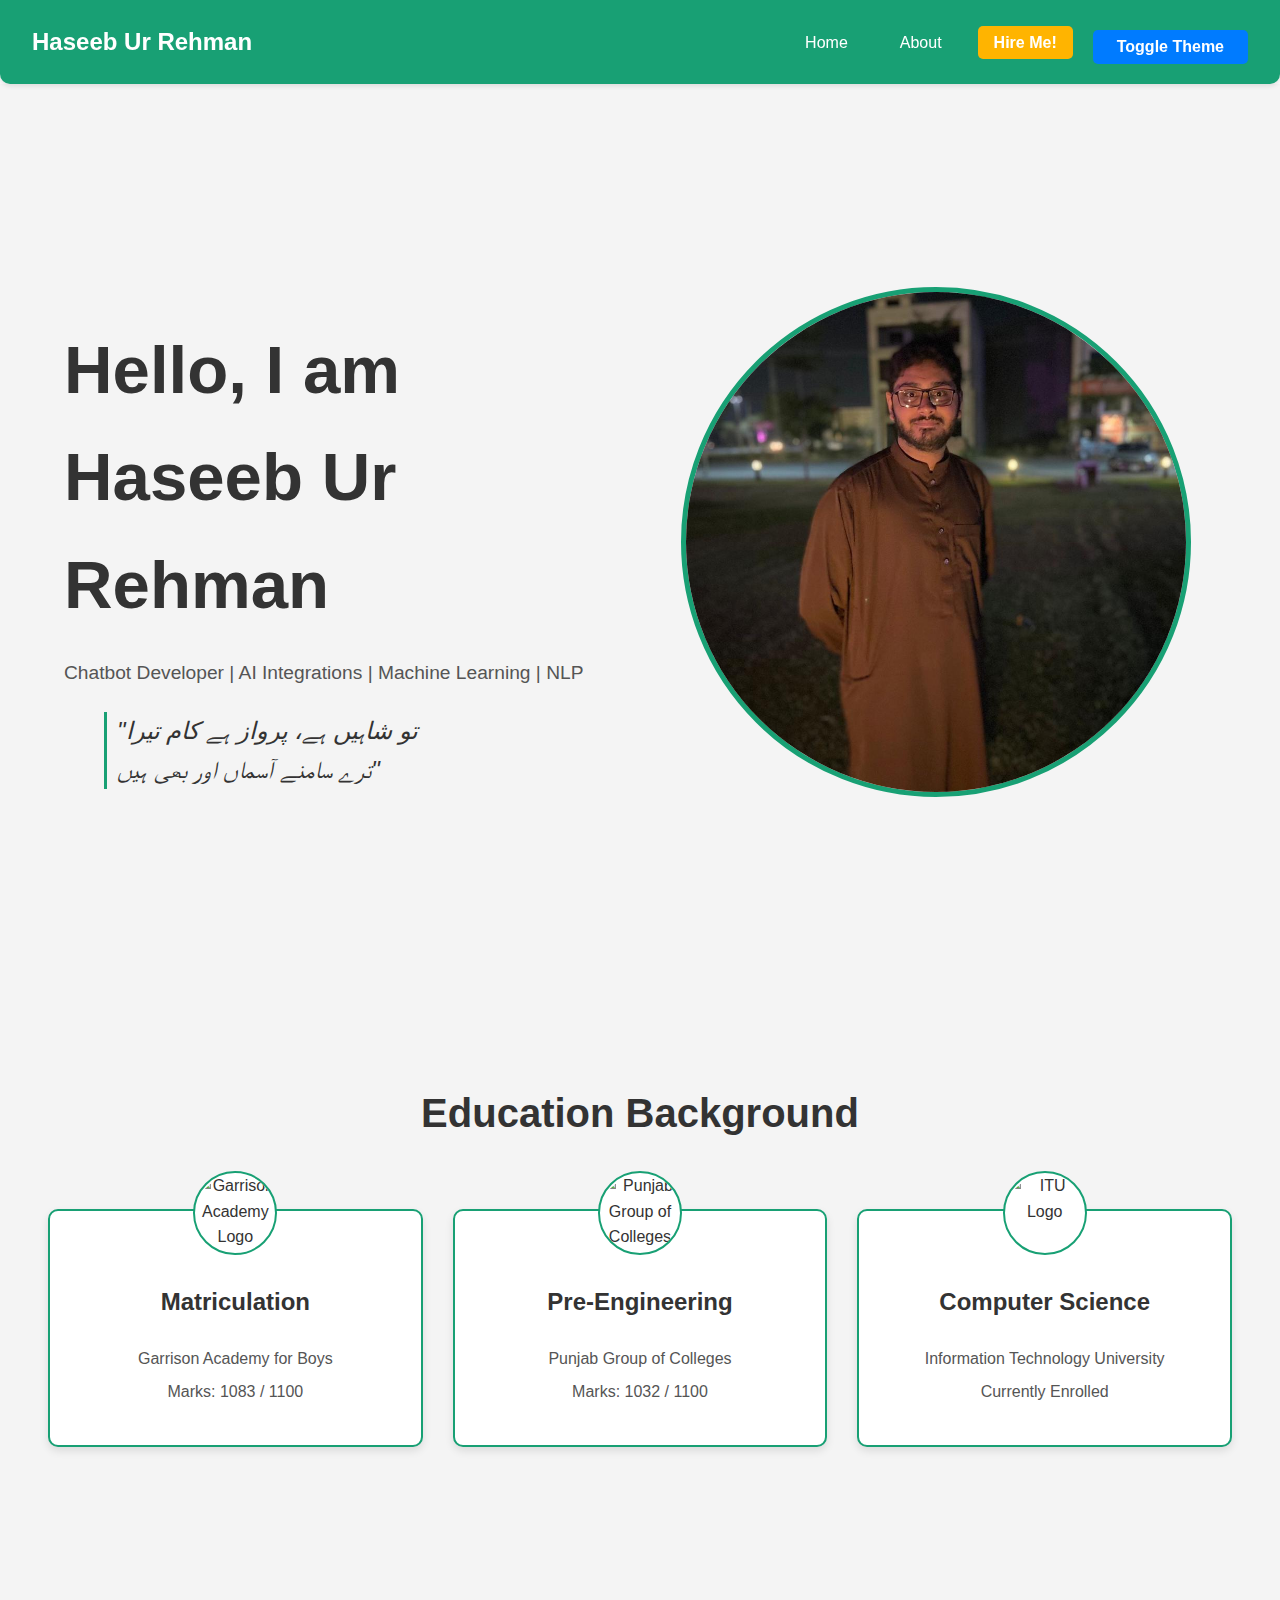
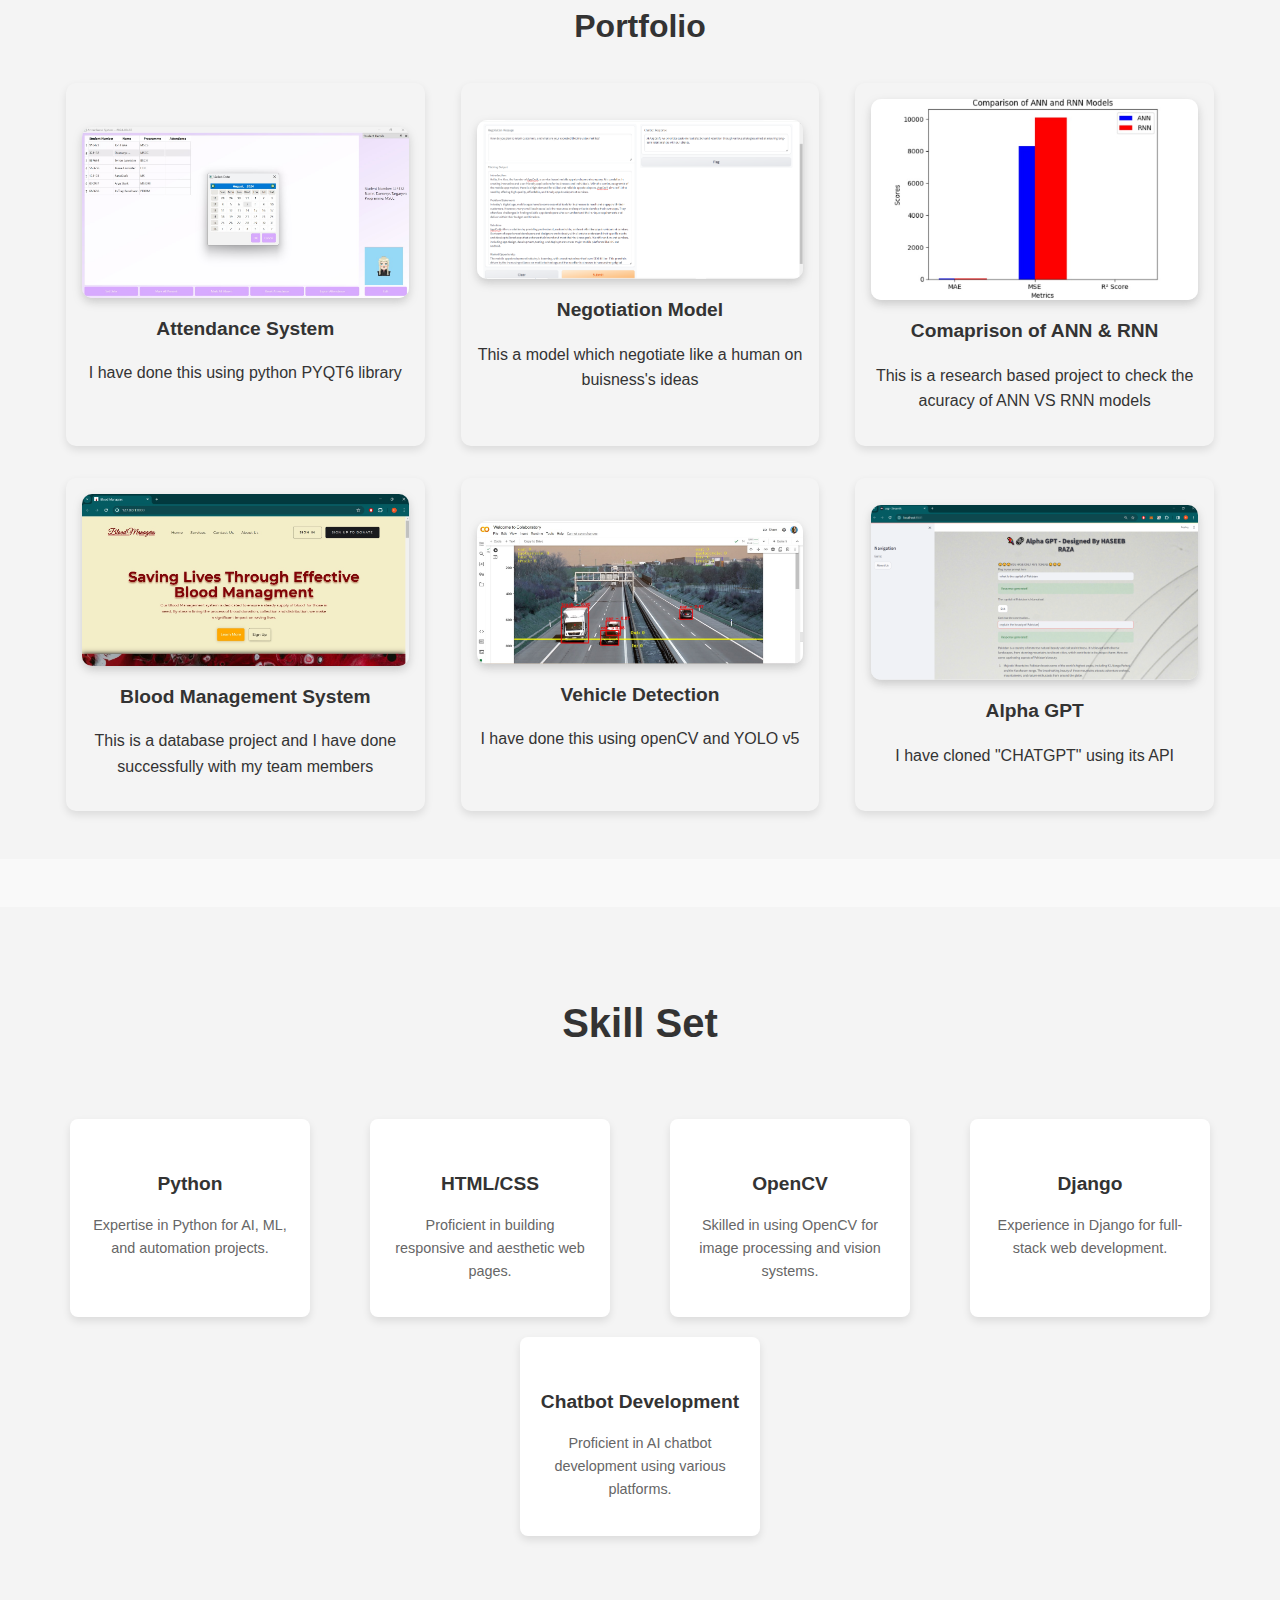
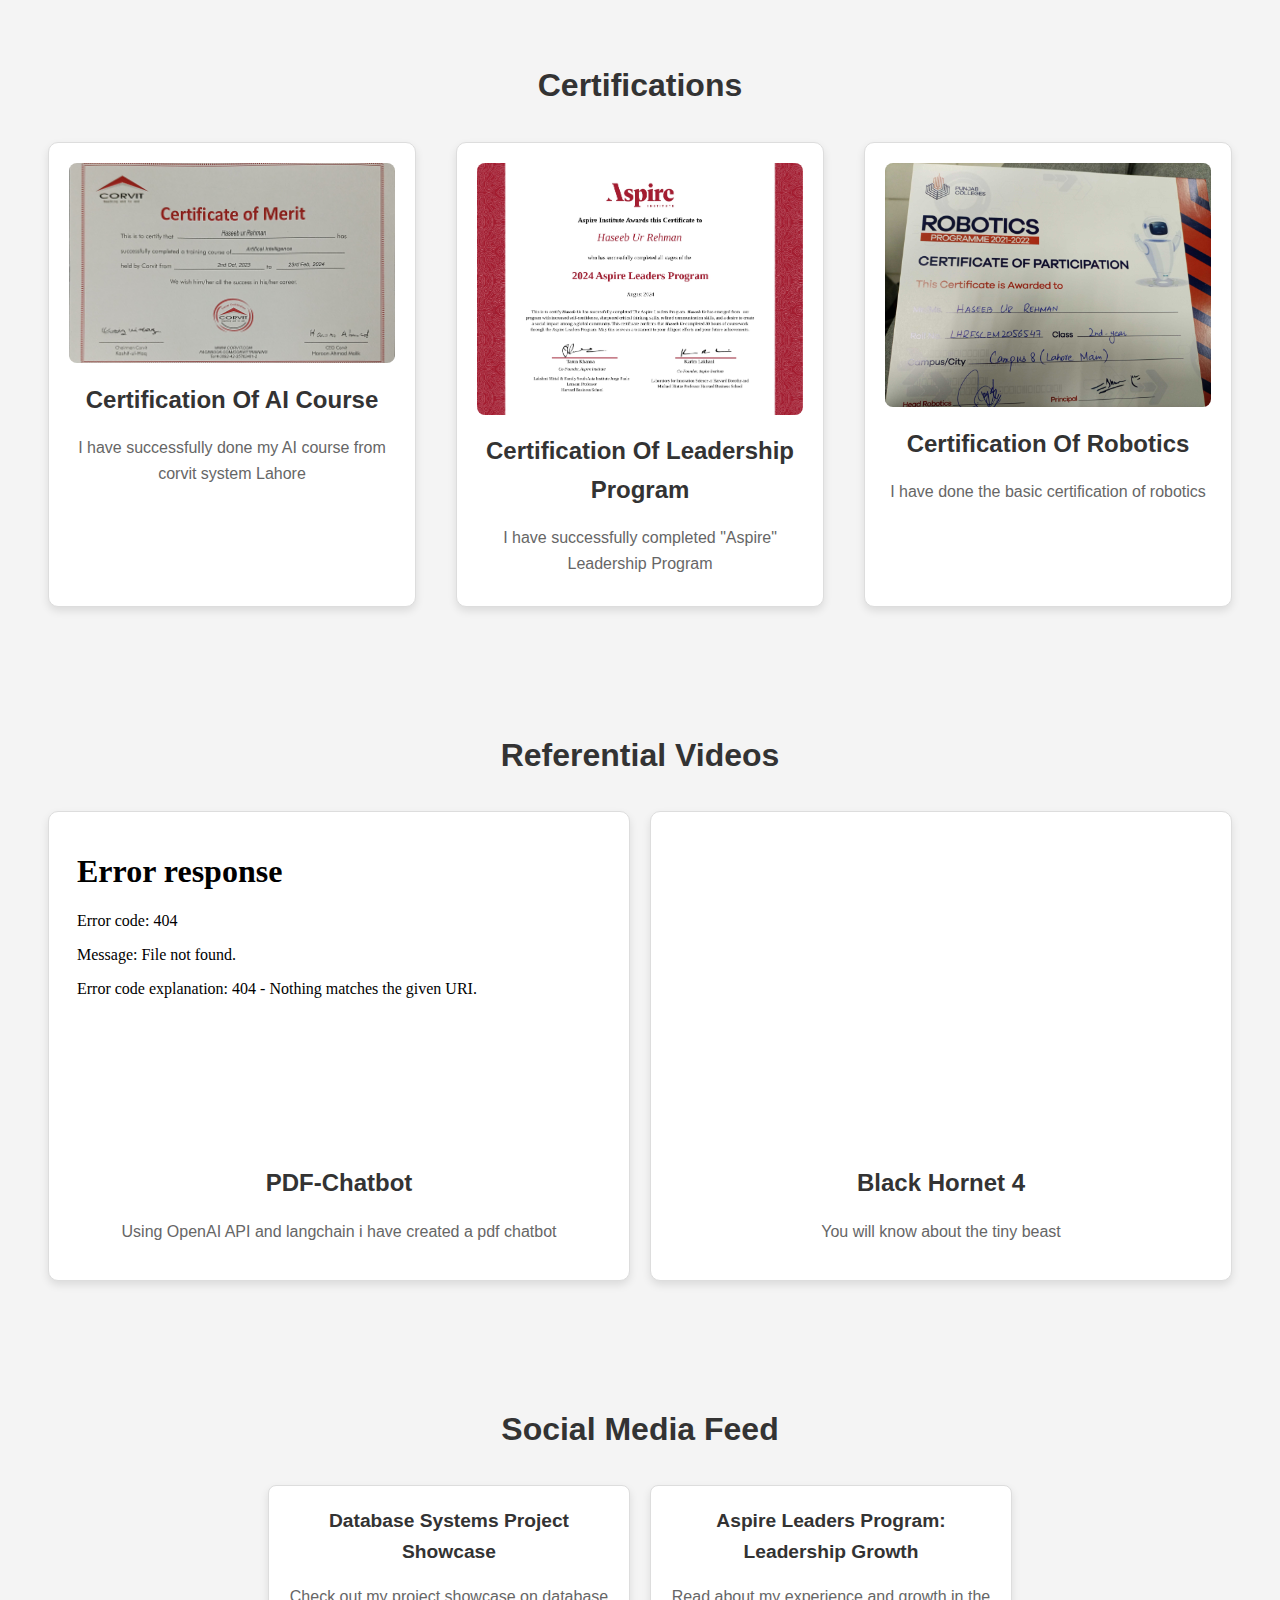
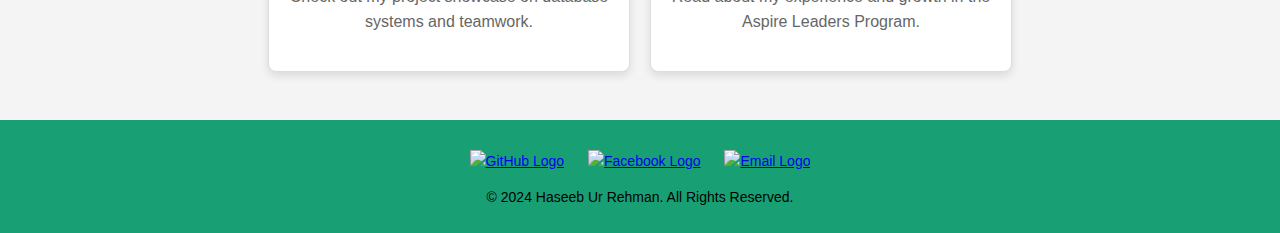
==== commit 8552bddb: "Add the dark  theme but it has some bugs trying to fix it" ====
--- a/index.html
+++ b/index.html
@@ -21,7 +21,10 @@
             <li><a href="#home">Home</a></li>
             <li><a href="about.html">About</a></li>
             <li><a href="https://www.upwork.com/freelancers/haseeburr9?mp_source=share" class="hire-me-btn">Hire Me!</a></li>
+            <li><button id="theme-toggle" class="theme-toggle-btn">Toggle Theme</button></li>
         </ul>
+        
+        
     </nav>
 </header>
 
@@ -253,7 +256,7 @@
             <img src="https://img.icons8.com/material-outlined/24/000000/mail.png" alt="Email Logo" />
         </a>
     </div>
-    <p color="#000">&copy; 2024 Haseeb Ur Rehman. All Rights Reserved.</p>
+    <p color="#FFFF">&copy; 2024 Haseeb Ur Rehman. All Rights Reserved.</p>
 
 </footer>
 
--- a/style.css
+++ b/style.css
@@ -23,24 +23,21 @@
     z-index: 100;
     box-shadow: 0px 2px 5px rgba(0, 0, 0, 0.1);
 }
-
 .navbar-brand {
     font-size: 1.5rem;
     color: white;
     font-weight: bold;
 }
-
 .navbar-links {
     list-style: none;
     margin: 0;
     padding: 0;
     display: flex;
 }
-
 .navbar-links li {
     margin-left: 20px;
-}
-
+    padding-top:10px;
+}
 .navbar-links a {
     color: white;
     text-decoration: none;
@@ -49,12 +46,10 @@
     border-radius: 5px;
     transition: background-color 0.3s ease, transform 0.2s ease;
 }
-
 .navbar-links a:hover {
     background-color: rgba(255, 255, 255, 0.2);
     transform: scale(1.05);
 }
-
 
 .hire-me-btn {
     background-color: #FFB400;
@@ -70,6 +65,30 @@
 }
 
 
+/* Theme Toggle Button */
+.theme-toggle-btn {
+    background-color: #007bff; /* Default button color */
+    color: white;
+    border: none;
+    padding: 0.5rem 1.5rem; /* Same padding as "Hire Me" button */
+    font-weight: bold;
+
+    font-size: 1rem;
+    cursor: pointer;
+    border-radius: 5px; /* Same border radius as "Hire Me" button */
+    transition: background-color 0.3s ease, transform 0.2s ease;
+    height: 100%; /* Ensures it matches the height of other navbar buttons */
+    
+}
+
+.theme-toggle-btn:hover {
+    background-color: #0056b3; /* Darker shade on hover */
+    transform: scale(1.05);
+}
+
+
+
+
 /* Main Section Styling */
 .main-section {
     display: flex;
@@ -81,12 +100,10 @@
     flex-wrap: wrap;
     
 }
-
 .intro-text {
     flex: 1;
     padding: 1rem;
 }
-
 .intro-text h1 {
     font-size: 4.2rem;
     margin-bottom: 0.5rem;
@@ -123,7 +140,6 @@
     border: 5px solid var(--accent);
     object-fit: cover;
 }
-
 /* Media Queries for Responsiveness */
 @media (max-width: 768px) {
     .circle {
@@ -161,8 +177,6 @@
         text-align: center;
         padding: 2rem;
     }
-
-
     .intro-text h1 {
         font-size: 3rem;
     }
@@ -251,7 +265,6 @@
     color: #333;
 }
 
-
 #education{
    
     padding: 3rem;
@@ -265,8 +278,6 @@
     
     gap: 30px;
     
-    
-   
 }
 
 /* Education Box */
@@ -539,7 +550,7 @@
 }
 
 .video-box {
-    background-color: #160404;
+    background-color: white;
     border: 1px solid #ddd;
     border-radius: 10px;
     box-shadow: 0 4px 8px rgba(0, 0, 0, 0.1);
@@ -671,3 +682,186 @@
     transform: scale(1.1);
 }
 
+/* General Styles */
+body {
+    font-family: Arial, sans-serif;
+    line-height: 1.6;
+    margin: 0;
+    padding: 0;
+}
+
+.contact {
+    padding: 20px;
+    background-color: #f4f4f4;
+
+}
+
+.contact h1 {
+    text-align: center;
+    font-size: 2.5em;
+    margin-bottom: 20px;
+    color: #2c3e50;
+}
+
+.contact p {
+    max-width: 800px;
+    margin: 0 auto;
+    font-size: 1.2em;
+    text-align: justify;
+    line-height: 1.8;
+    color: #555;
+}
+
+/* Responsive Styles */
+@media (max-width: 1024px) {
+    .contact h1 {
+        font-size: 2.2em;
+    }
+    .contact p {
+        font-size: 1.1em;
+    }
+}
+
+@media (max-width: 768px) {
+    .contact h1 {
+        font-size: 2em;
+    }
+    .contact p {
+        font-size: 1em;
+    }
+}
+
+@media (max-width: 480px) {
+    .contact {
+        padding: 15px;
+    }
+    .contact h1 {
+        font-size: 1.8em;
+    }
+    .contact p {
+        font-size: 0.9em;
+    }
+}
+
+
+
+
+
+
+
+/* Basic Styling for Body */
+body {
+    font-family: Arial, sans-serif;
+    margin: 0;
+    padding: 0;
+    background-color: #f9f9f9; /* Light theme background */
+    color: #333; /* Light theme text color */
+    width: 100%;
+    height: 100%;
+    --accent: #18a074; /* Accent color */
+    overflow-x: hidden;
+}
+
+/* Dark Theme */
+body.dark-theme {
+    background-color: #121212; /* Dark theme background */
+    color: white; /* Dark theme text color */
+}
+
+.navbar {
+    background-color: var(--accent); /* Navbar color remains same */
+    color: white; /* Navbar text color */
+}
+
+/* Adjust other elements for dark theme */
+body.dark-theme .navbar-links a {
+    color: white; /* Dark theme navbar links */
+}
+
+body.dark-theme .navbar-links a:hover {
+    background-color: rgba(255, 255, 255, 0.2); /* Keep hover effect */
+}
+
+body.dark-theme .hire-me-btn {
+    background-color: #FFB400; /* Keep same color */
+}
+
+body.dark-theme .hire-me-btn:hover {
+    background-color: #e67e22; /* Keep same color */
+}
+
+/* Main Section Styling */
+.main-section {
+    background-color: #f4f4f4; /* Light theme */
+}
+
+body.dark-theme .main-section {
+    background-color: #1e1e1e; /* Dark theme */
+}
+
+/* Update other sections similarly */
+.education-section,
+.portfolio-section,
+.skills-section,
+.certifications-section,
+.videos-section,
+.social-media-feed-section {
+    background-color: #f4f4f4; /* Light theme */
+}
+
+body.dark-theme .education-section,
+body.dark-theme .education-box,
+body.dark-theme .portfolio-section,
+body.dark-theme .portfolio-box,
+body.dark-theme .skills-section,
+body.dark-theme .skills-box,
+body.dark-theme .certifications-section,
+body.dark-theme .certification-box,
+body.dark-theme .videos-section,
+body.dark-theme .video-box,
+body.dark-theme .social-media-feed-section,
+body.dark-theme .social-media-feed-box,
+body.dark-theme .social-media-box,
+body.dark-theme .contact
+{
+    background-color: #1e1e1e; 
+    /* Dark theme */
+}
+
+/* Update text colors */
+body.dark-theme .intro-text h1,
+body.dark-theme .tagline,
+body.dark-theme .section-title,
+body.dark-theme .section-titleedu,
+body.dark-theme .education-box h3,
+body.dark-theme .education-box p,
+body.dark-theme .portfolio-box h3,
+body.dark-theme .skills-box h3,
+body.dark-theme .skills-box p,
+body.dark-theme .section-titleskill,
+body.dark-theme .certification-box h3,
+body.dark-theme .certification-box p,
+body.dark-theme .video-box h3,
+body.dark-theme .video-box p,
+body.dark-theme .social-media-content h3,
+body.dark-theme .social-media-content p,
+body.dark-theme .sher,
+body.dark-theme .intro-text,
+body.dark-theme .main-section,
+body.dark-theme .portfolio-container,
+body.dark-theme .contact h1,
+body.dark-theme .contact p 
+{
+    color: white; /* Dark theme text color */
+}
+
+/* Update footer */
+footer {
+    background-color: var(--accent); /* Keep footer color */
+    color: #000; /* Light theme text */
+}
+
+body.dark-theme footer {
+    color: #e0e0e0; /* Dark theme footer text */
+}
+
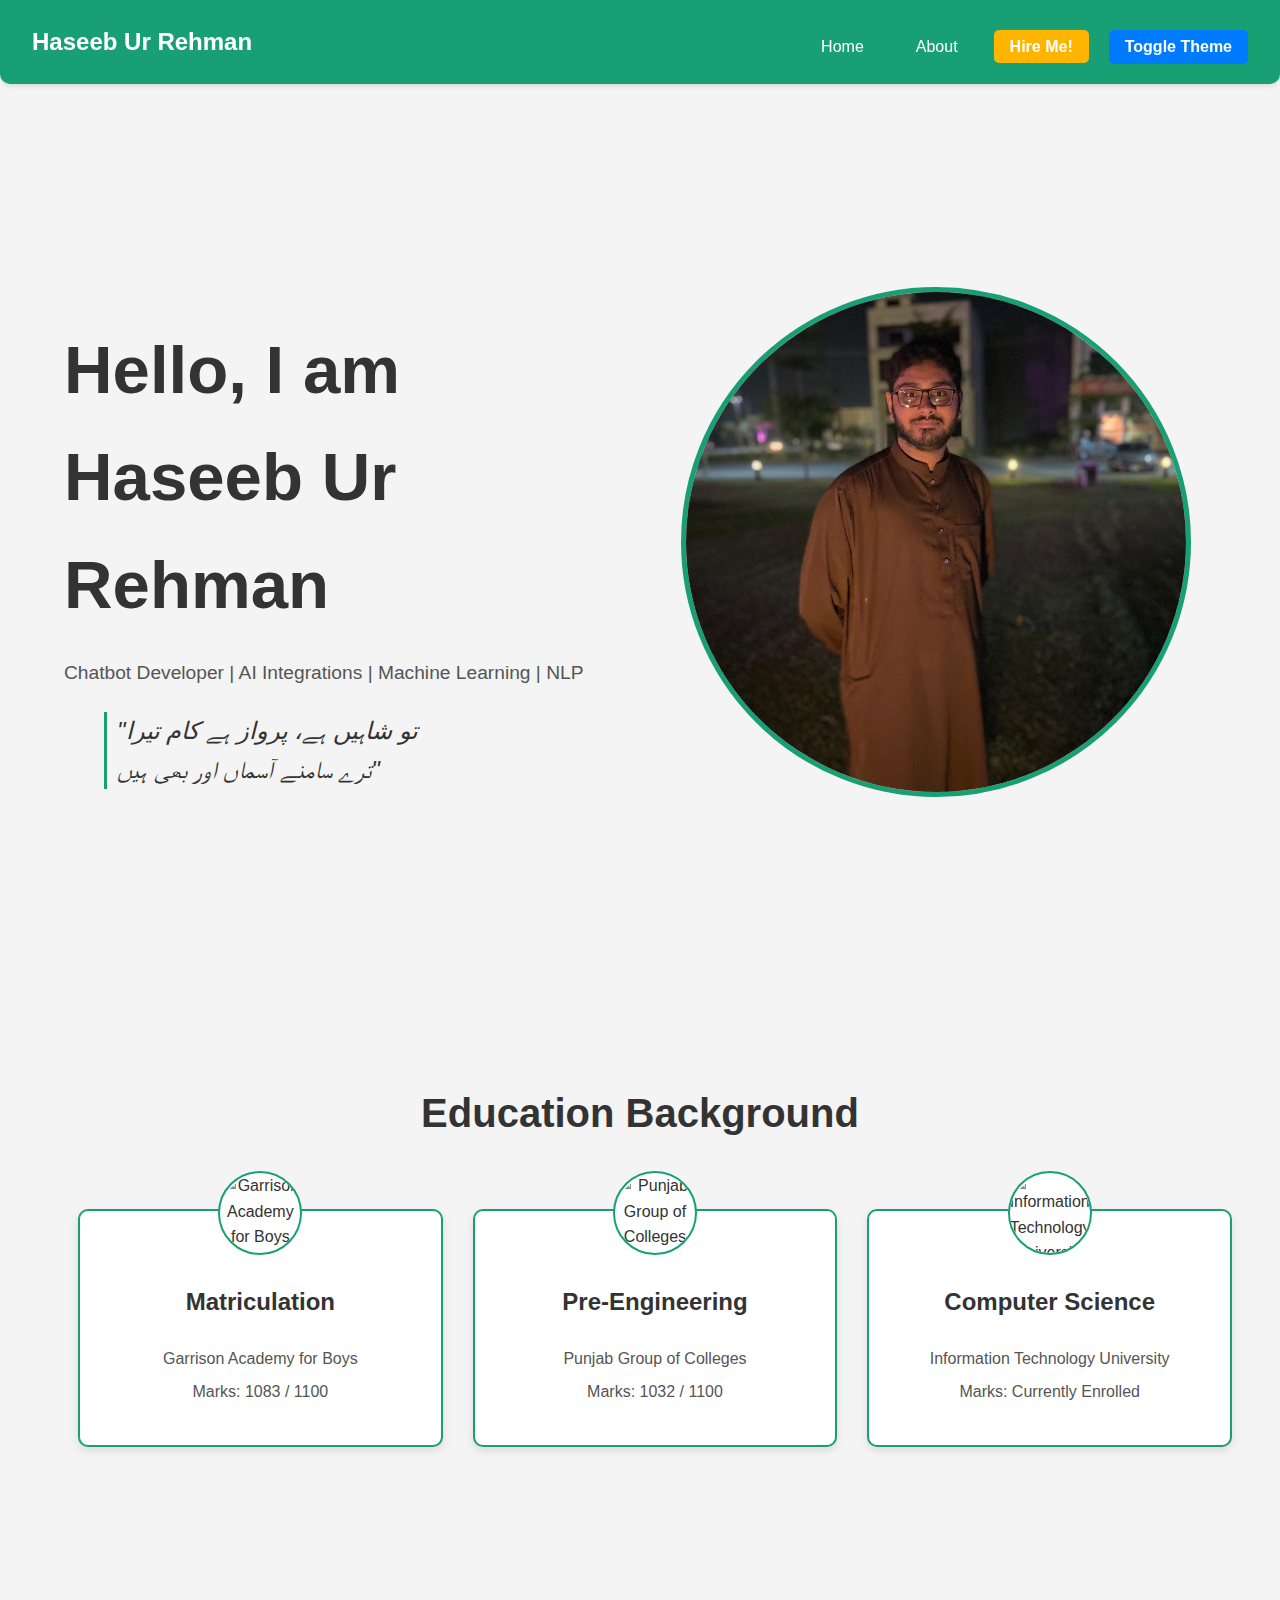
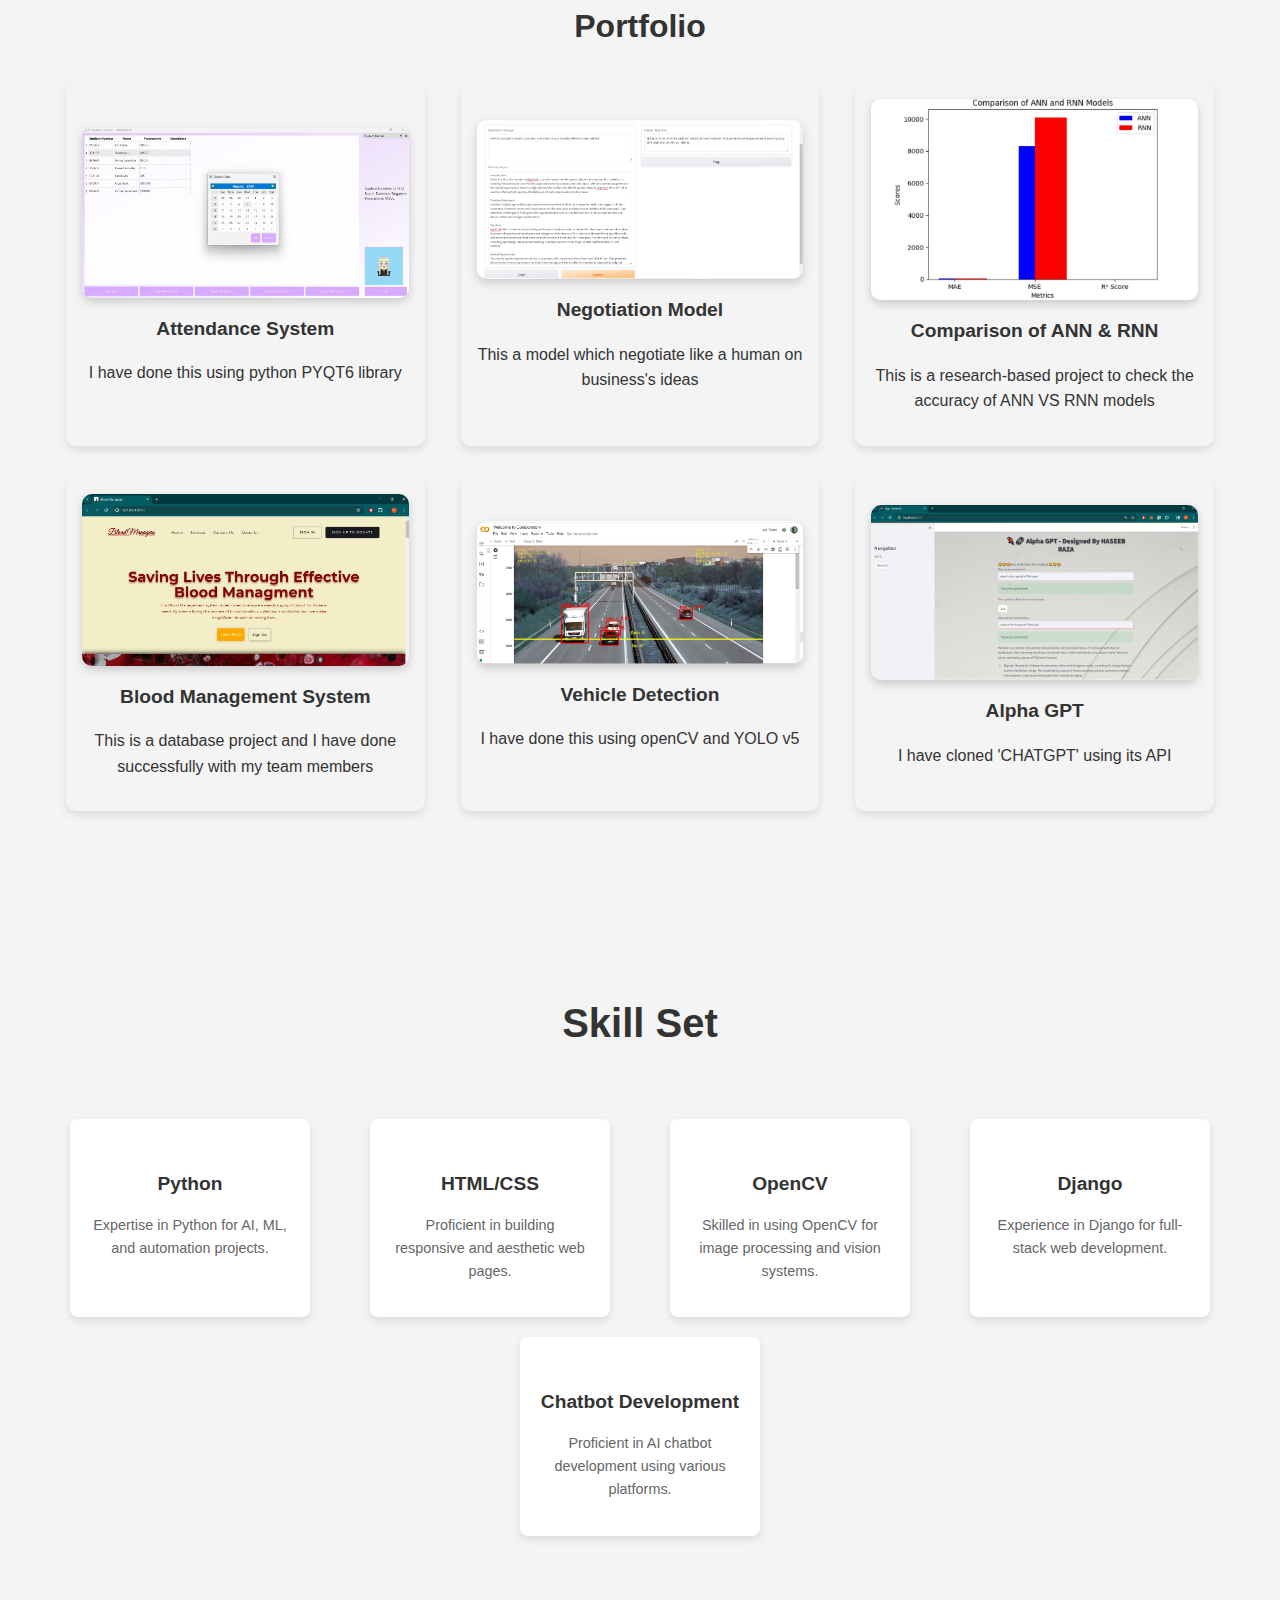
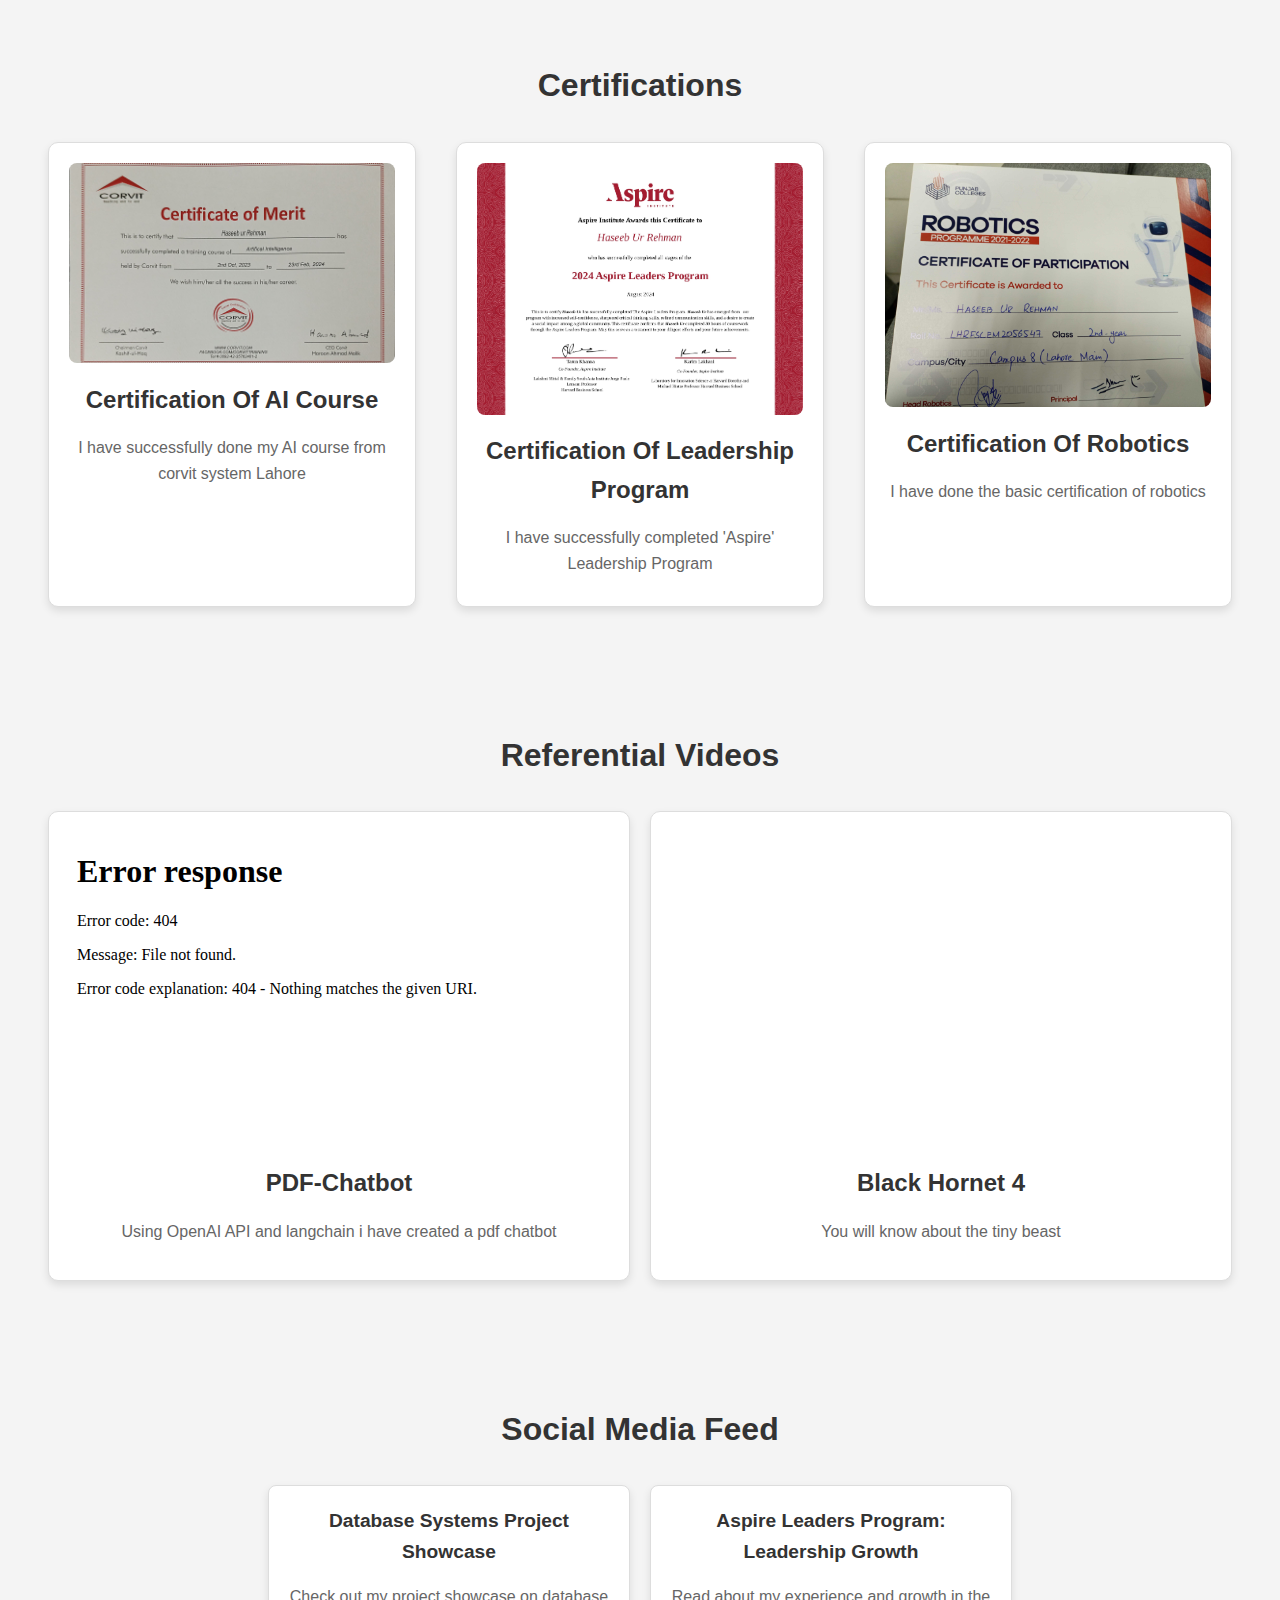
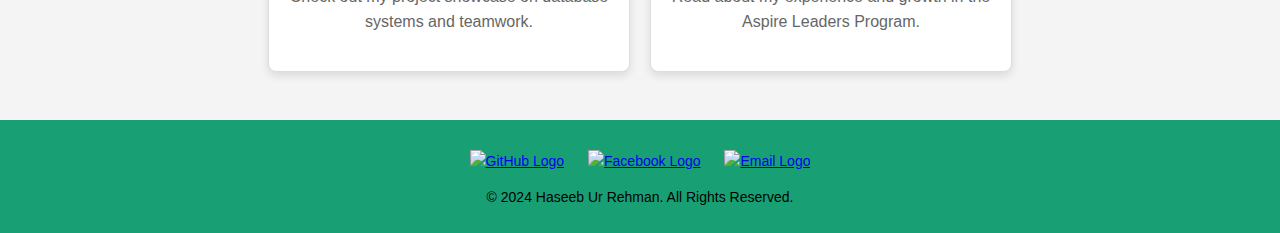
==== commit 36946930: "Have created a data.json file and  all my information is now being loaded by js functions which make" ====
--- a/index.html
+++ b/index.html
@@ -44,32 +44,9 @@
 <section id="education" class="education-section">
     <h2 class="section-titleedu">Education Background</h2>
     <div class="education-container">
-        <!-- Matriculation Box -->
-        <div class="education-box">
-            <div class="logo-circle">
-                <img src="https://encrypted-tbn0.gstatic.com/images?q=tbn:ANd9GcT5sHBBCHxRQjLeLxdjZ5OswTdxLAnlTG-Qzw&s" alt="Garrison Academy Logo">
-            </div>
-            <h3>Matriculation</h3>
-            <p>Garrison Academy for Boys</p>
-            <p>Marks: 1083 / 1100</p>
-        </div>
-        <!-- Pre-Engineering Box -->
-        <div class="education-box">
-            <div class="logo-circle">
-                <img src="https://encrypted-tbn0.gstatic.com/images?q=tbn:ANd9GcSqWqB_HTW5-XYOfXvfOjVZIiKqZRsDtNq6HKdr3T5JoCC6Le0LUHiEv7nH74KgkgZGZlA&usqp=CAU" alt="Punjab Group of Colleges Logo">
-            </div>
-            <h3>Pre-Engineering</h3>
-            <p>Punjab Group of Colleges</p>
-            <p>Marks: 1032 / 1100</p>
-        </div>
-        <!-- Computer Science Box -->
-        <div class="education-box">
-            <div class="logo-circle">
-                <img src="https://encrypted-tbn0.gstatic.com/images?q=tbn:ANd9GcR3sRrFojshezBgMDITZpT7dJ2vGp7mTTu1Cg&s" alt="ITU Logo">
-            </div>
-            <h3>Computer Science</h3>
-            <p>Information Technology University</p>
-            <p>Currently Enrolled</p>
+        
+        <div class="education-container">
+            <!-- Education items will be injected here via JavaScript -->
         </div>
     </div>
 </section>
@@ -77,42 +54,6 @@
 <section id="portfolio" class="portfolio-section">
     <h2 class="section-title">Portfolio</h2>
     <div class="portfolio-container">
-        <!-- Portfolio Box 1 -->
-        <div class="portfolio-box">
-            <img src="Images\WhatsApp Image 2024-08-07 at 14.45.16_bf95c779.jpg" alt="Project 1">
-            <h3>Attendance System</h3>
-            <p>I have done this using python PYQT6 library</p>
-        </div>
-        <!-- Portfolio Box 2 -->
-        <div class="portfolio-box">
-            <img src="Images\image (2).png" alt="Project 2">
-            <h3>Negotiation Model</h3>
-            <p>This a model which negotiate like a human on buisness's ideas</p>
-        </div>
-        <!-- Portfolio Box 3 -->
-        <div class="portfolio-box">
-            <img src="Images\WhatsApp Image 2024-03-19 at 20.48.48_99ec768c.jpg" alt="Project 3">
-            <h3>Comaprison of ANN & RNN</h3>
-            <p>This is a research based project to check the acuracy of ANN VS RNN models</p>
-        </div>
-        <!-- Portfolio Box 4 -->
-        <div class="portfolio-box">
-            <img src="Images\BMS.jpg" alt="Project 4">
-            <h3>Blood Management System</h3>
-            <p>This is a database project and I have done successfully with my team members</p>
-        </div>
-        <!-- Portfolio Box 5 -->
-        <div class="portfolio-box">
-            <img src="Images\YOLO v5.jpg" alt="Project 5">
-            <h3>Vehicle Detection</h3>
-            <p>I have done this using openCV and YOLO v5</p>
-        </div>
-        <!-- Portfolio Box 6 -->
-        <div class="portfolio-box">
-            <img src="Images\Alpha Gpt pic.png" alt="Project 6">
-            <h3>Alpha GPT</h3>
-            <p>I have cloned "CHATGPT" using its API</p>
-        </div>
         
     </div>
 </section>
@@ -121,47 +62,7 @@
 <section id="skills" class="skills-section">
     <h2 class="section-titleskill">Skill Set</h2>
     <div class="skills-container">
-        <!-- Skill Box 1 -->
-        <div class="skills-box">
-            <div class="logo-circle">
-                <img src="Logos/python.png" alt="Python Logo">
-            </div>
-            <h3>Python</h3>
-            <p>Expertise in Python for AI, ML, and automation projects.</p>
-        </div>
        
-        <!-- Skill Box 3 -->
-        <div class="skills-box">
-            <div class="logo-circle">
-                <img src="Logos/html.png" alt="HTML Logo">
-            </div>
-            <h3>HTML/CSS</h3>
-            <p>Proficient in building responsive and aesthetic web pages.</p>
-        </div>
-        <!-- Skill Box 4 -->
-        <div class="skills-box">
-            <div class="logo-circle">
-                <img src="Logos/Opencv.jpeg" alt="OpenCV Logo">
-            </div>
-            <h3>OpenCV</h3>
-            <p>Skilled in using OpenCV for image processing and vision systems.</p>
-        </div>
-        <!-- Skill Box 5 -->
-        <div class="skills-box">
-            <div class="logo-circle">
-                <img src="Logos/django.png" alt="Django Logo">
-            </div>
-            <h3>Django</h3>
-            <p>Experience in Django for full-stack web development.</p>
-        </div>
-        <!-- Skill Box 6 -->
-        <div class="skills-box">
-            <div class="logo-circle">
-                <img src="Logos/chatbot.jpeg" alt="Chatbot Logo">
-            </div>
-            <h3>Chatbot Development</h3>
-            <p>Proficient in AI chatbot development using various platforms.</p>
-        </div>
     </div>
 </section>
 
@@ -169,24 +70,7 @@
 <section id="certifications" class="certifications-section">
     <h2 class="section-title">Certifications</h2>
     <div class="certifications-container">
-        <!-- Certification Box 1 -->
-        <div class="certification-box">
-            <img src="Images/certificate_Corvit.jpg" alt="Certification 1">
-            <h3>Certification Of AI Course</h3>
-            <p>I have successfully done my AI course from corvit system Lahore</p>
-        </div>
-        <!-- Certification Box 2 -->
-        <div class="certification-box">
-            <img src="Images/haseeb_ur_rehman_alp_2024_certificate_of_completion_page-0001.jpg" alt="Certification 2">
-            <h3>Certification Of Leadership Program</h3>
-            <p>I have successfully completed "Aspire" Leadership Program</p>
-        </div>
-        <!-- Certification Box 3 -->
-        <div class="certification-box">
-            <img src="Images/Robotics.jpg" alt="Certification 3">
-            <h3>Certification Of Robotics</h3>
-            <p>I have done the basic certification of robotics</p>
-        </div>
+        
     </div>
 </section>
 <!-- Referential Videos Section -->
--- a/style.css
+++ b/style.css
@@ -33,6 +33,7 @@
     margin: 0;
     padding: 0;
     display: flex;
+    align-items: center;
 }
 .navbar-links li {
     margin-left: 20px;
@@ -70,7 +71,7 @@
     background-color: #007bff; /* Default button color */
     color: white;
     border: none;
-    padding: 0.5rem 1.5rem; /* Same padding as "Hire Me" button */
+    padding: 8px 16px; /* Same padding as "Hire Me" button */
     font-weight: bold;
 
     font-size: 1rem;
@@ -366,8 +367,8 @@
     
 }
 #portfolio{
-    padding: 3rem 4rem;
-    margin-bottom: 3rem;
+    padding: 3rem 4rem 6rem 4rem;
+    
 }
 
 /* Portfolio Box Styling */
@@ -490,6 +491,23 @@
     padding: 20px;
     width: 100%;
 }
+/*.certifications-container {
+    display: flex;
+    justify-content: space-between;
+    flex-wrap: wrap ;
+
+    gap: 20px;
+}
+
+.certification-box {
+    background-color: #fff;
+    border: 1px solid #ddd;
+    border-radius: 10px;
+    box-shadow: 0 4px 8px rgba(0, 0, 0, 0.1);
+    text-align: center;
+    padding: 20px;
+    width:390px;
+}*/
 
 .certification-box img {
     width: 100%;
@@ -810,21 +828,25 @@
 }
 
 body.dark-theme .education-section,
-body.dark-theme .education-box,
-body.dark-theme .portfolio-section,
-body.dark-theme .portfolio-box,
 body.dark-theme .skills-section,
-body.dark-theme .skills-box,
-body.dark-theme .certifications-section,
 body.dark-theme .certification-box,
 body.dark-theme .videos-section,
+body.dark-theme .social-media-box,
+body.dark-theme .portfolio-box
+{
+    background-color: #1a1a1a;
+}
+
+body.dark-theme .education-box,
 body.dark-theme .video-box,
+body.dark-theme .portfolio-section,
+body.dark-theme .skills-box,
 body.dark-theme .social-media-feed-section,
+body.dark-theme .certifications-section,
 body.dark-theme .social-media-feed-box,
-body.dark-theme .social-media-box,
 body.dark-theme .contact
 {
-    background-color: #1e1e1e; 
+    background-color: #1f1f1f; 
     /* Dark theme */
 }
 
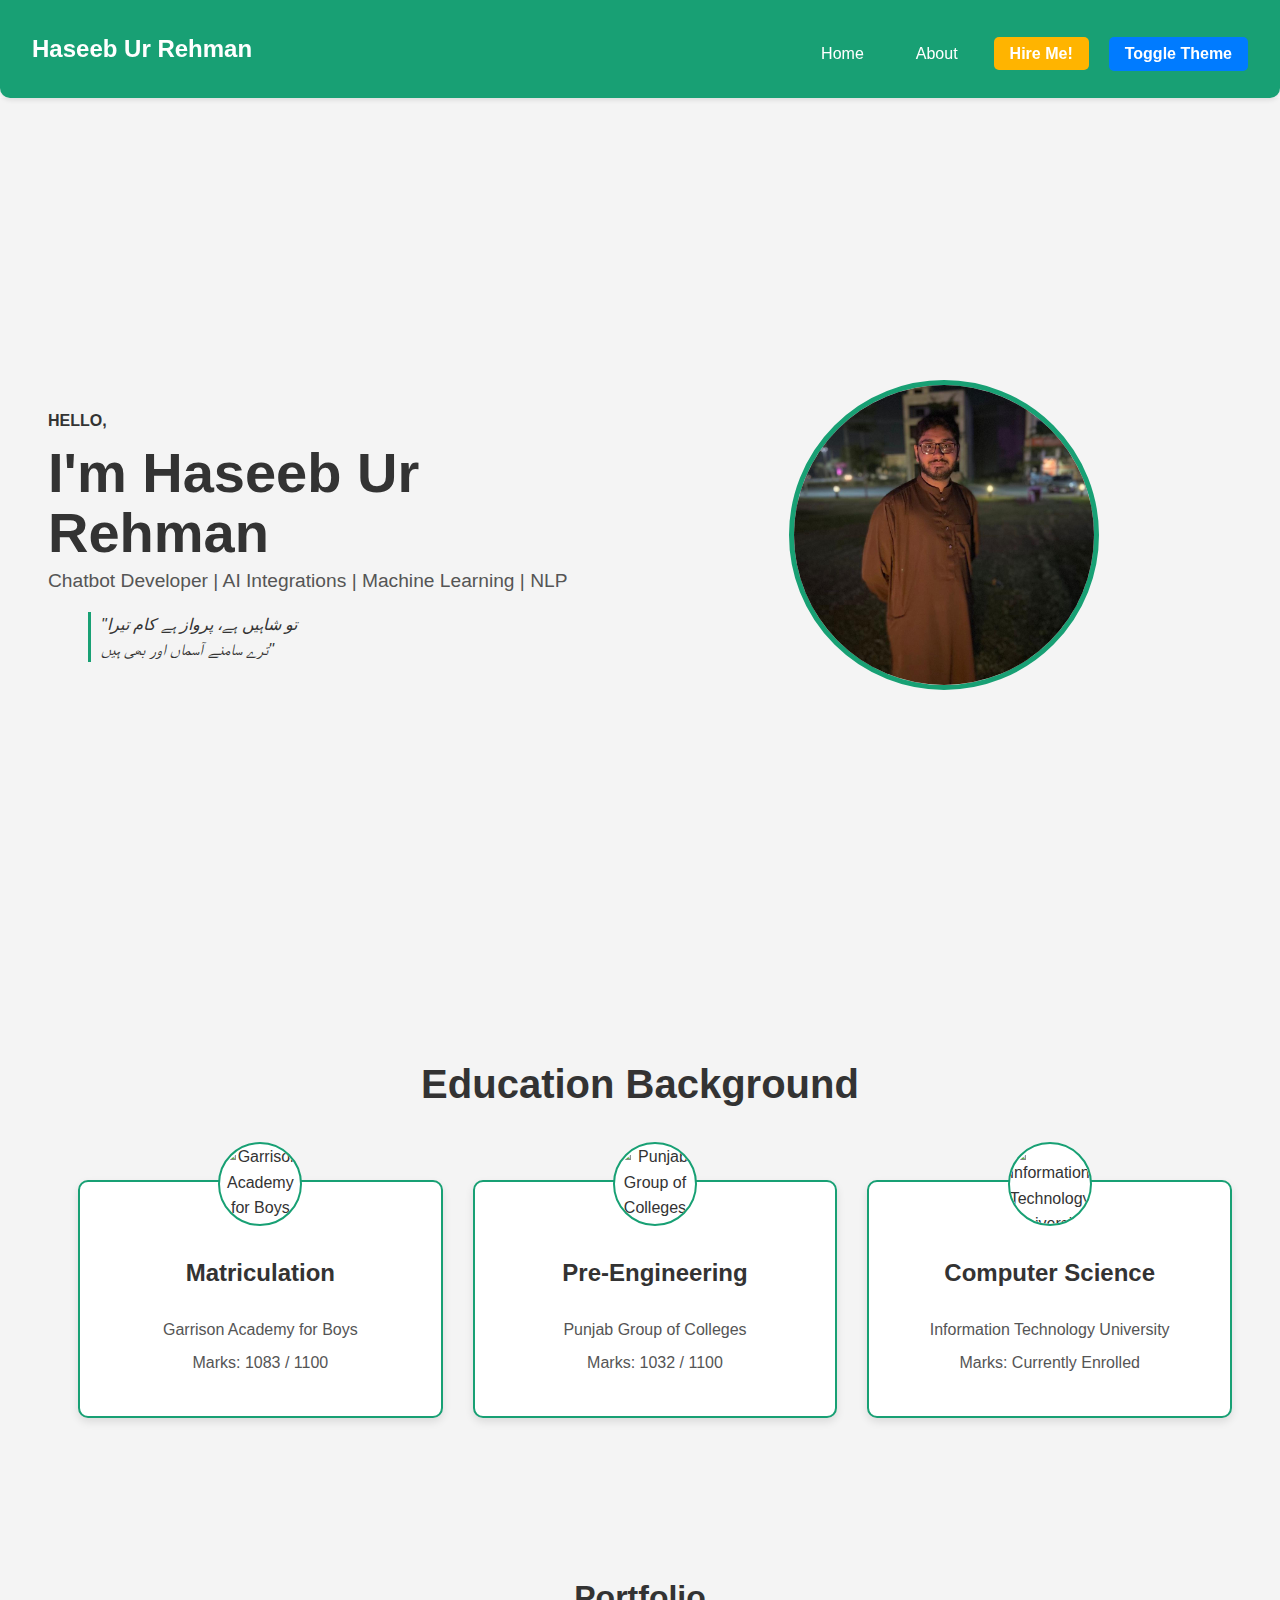
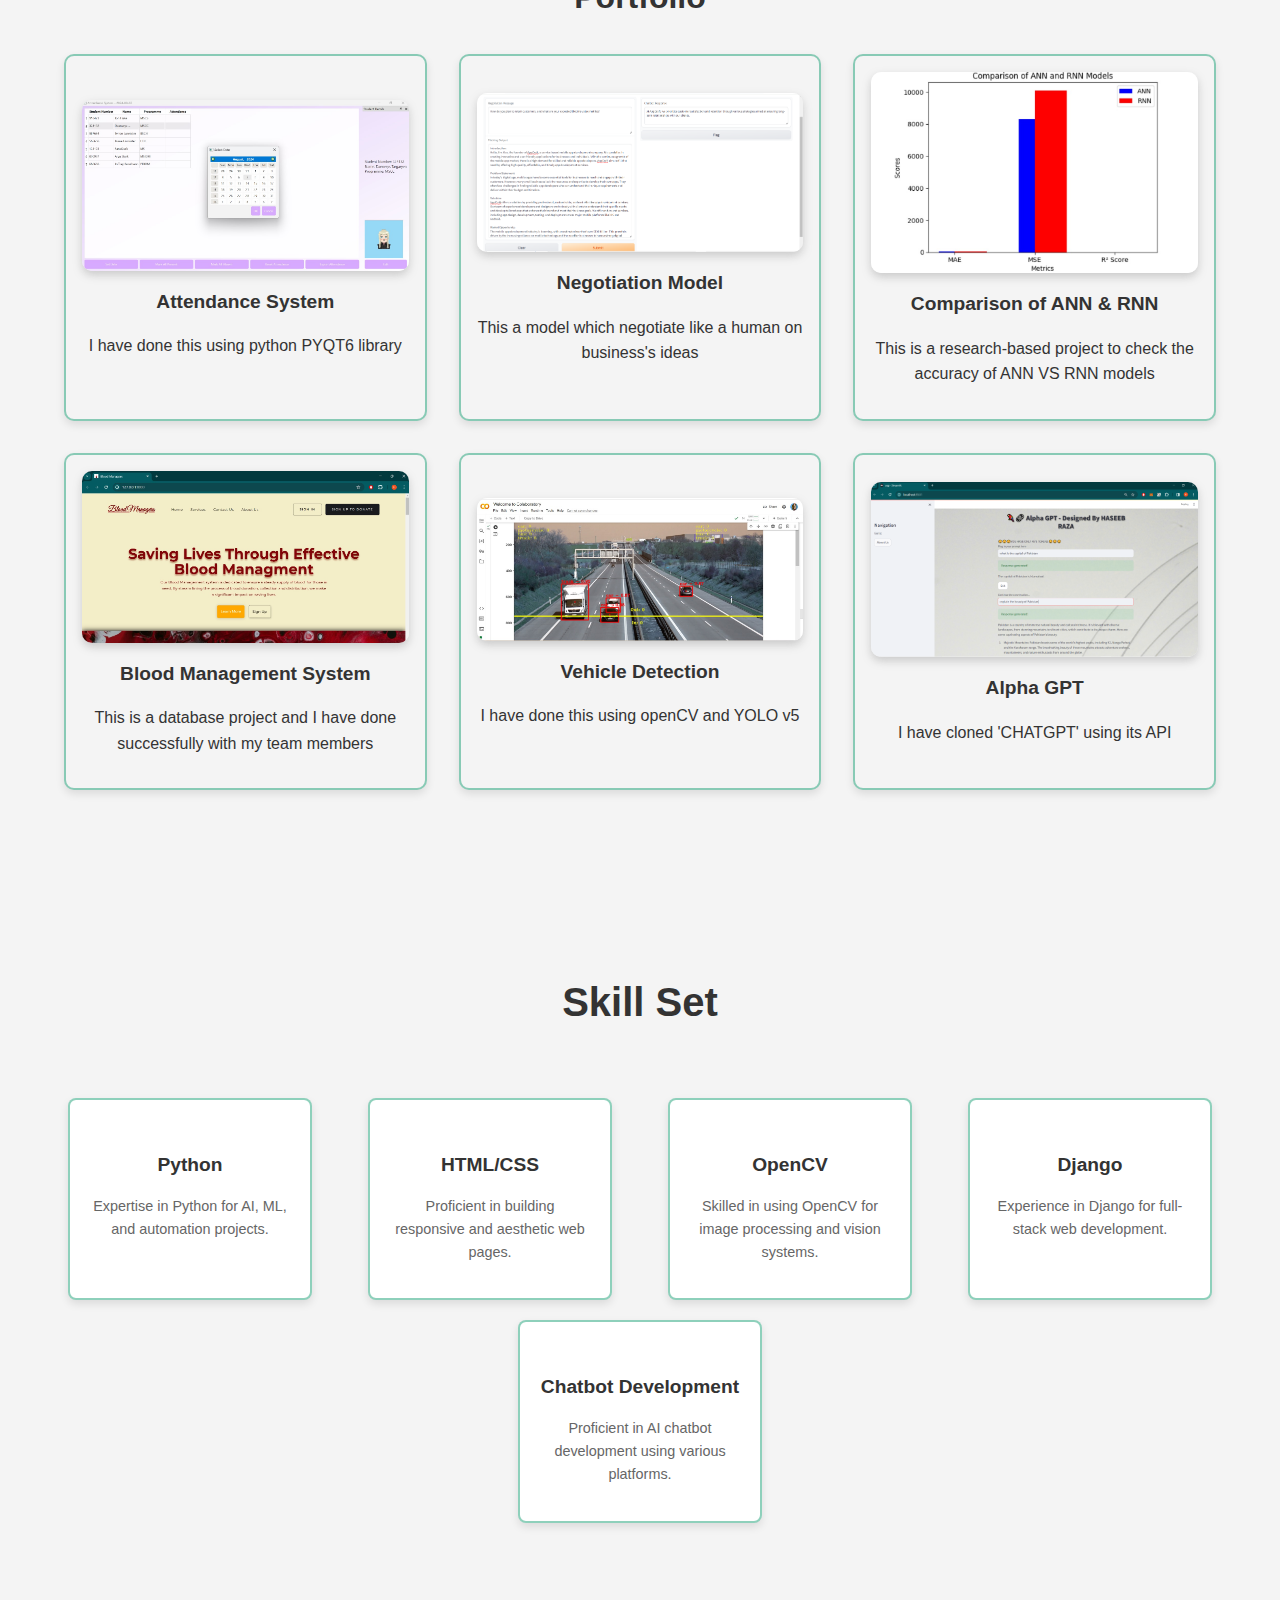
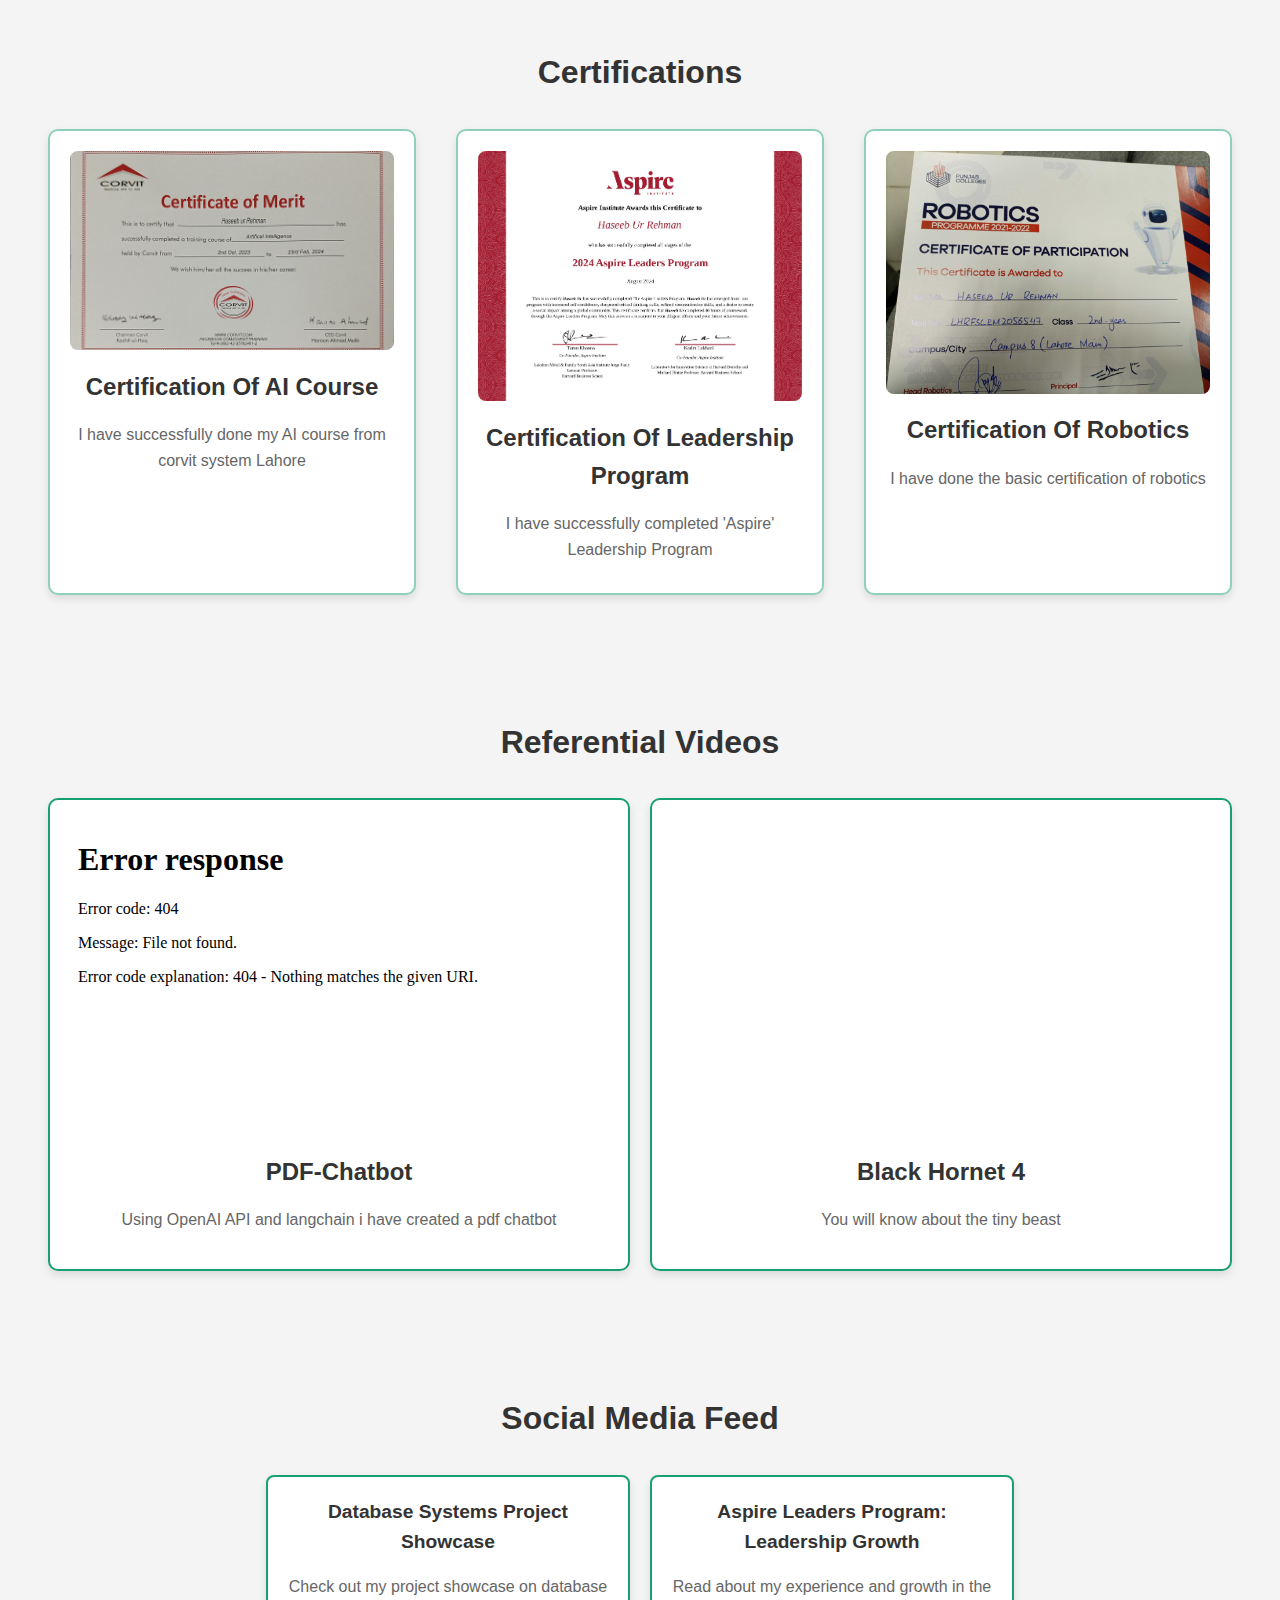
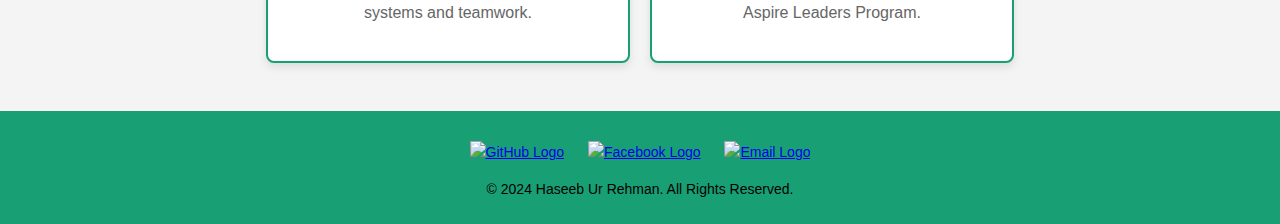
==== commit c676889a: "make the changes" ====
--- a/index.html
+++ b/index.html
@@ -31,7 +31,8 @@
 <!-- Main Section with Profile -->
 <section id="home" class="main-section">
     <div class="intro-text">
-        <h1><strong>Hello, I am Haseeb Ur Rehman</strong></h1>
+        <h3 id="small">HELLO, </h3>
+        <h1><strong> I'm Haseeb Ur Rehman</strong></h1>
         <p class="tagline">Chatbot Developer | AI Integrations | Machine Learning | NLP</p>
         <blockquote class="sher">"تو شاہیں ہے، پرواز ہے کام تیرا<br>ترے سامنے آسماں اور بھی ہیں"</blockquote>
     </div>
--- a/style.css
+++ b/style.css
@@ -16,7 +16,7 @@
     justify-content: space-between;
     align-items: center;
     background-color: var(--accent);
-    padding: 20px 2rem;
+    padding: 3vh 2rem;
     border-radius: 0px 0px 10px 10px;
     position: sticky;
     top: 0;
@@ -95,31 +95,43 @@
     display: flex;
     justify-content: space-between;
     align-items: center;
-    padding: 3rem;
+    padding: 0px 2rem;
+    gap: 0;
     background-color: #f4f4f4;
-    height: calc(100vh - 80px); /* Adjust to take full height minus navbar */
+    height: 97vh; /* Adjust to take full height minus navbar */
     flex-wrap: wrap;
     
 }
 .intro-text {
     flex: 1;
+    gap: 0px;
     padding: 1rem;
+    line-height: 60px;
 }
 .intro-text h1 {
-    font-size: 4.2rem;
-    margin-bottom: 0.5rem;
-    color: #333;
-}
-
+    font-size: 3.5rem;
+    margin:0;
+    margin-top: -8px;
+    color: #333;
+}
+#small{
+    font-size: 1rem;
+    padding: 0px;
+    margin: 0px;
+    font-weight: 600;
+}
 .tagline {
     font-size: 1.2rem;
+    margin-top: 5px;
+    line-height: 25px;
     color: #555;
-    margin-bottom: 1.5rem;
+    
 }
 
 .sher {
-    font-size: 1.5rem;
-    color: #333;
+    font-size: 1 rem;
+    color: #333;
+    line-height: 25px;
     font-style: italic;
     border-left: 3px solid var(--accent);
     padding-left: 10px;
@@ -135,8 +147,8 @@
     padding: 1rem;
 }
 .circle {
-    width: 500px;
-    height: 500px;
+    width: 300px;
+    height: 300px;
     border-radius: 50%;
     border: 5px solid var(--accent);
     object-fit: cover;
@@ -144,7 +156,7 @@
 /* Media Queries for Responsiveness */
 @media (max-width: 768px) {
     .circle {
-        max-width: 250px; /* Smaller size on medium screens */
+        max-width: 200px; /* Smaller size on medium screens */
     }
 }
 
@@ -385,6 +397,7 @@
     justify-content: center;
     align-items: center;
     transition: transform 0.3s ease, box-shadow 0.3s ease;
+    border: 2px solid #18a0757d;
 }
 
 .portfolio-box img {
@@ -406,6 +419,8 @@
 .portfolio-box:hover {
     transform: scale(1.05);
     box-shadow: 0 8px 16px rgba(0, 0, 0, 0.2);
+    border: 2px solid var(--accent);
+
 }
 
 /* Responsive Design for Portfolio */
@@ -447,10 +462,13 @@
     text-align: center;
     box-shadow: 0 4px 8px rgba(0, 0, 0, 0.1);
     transition: transform 0.3s ease-in-out;
+    border: 2px solid #18a0757d;
+
 }
 
 .skills-box:hover {
     transform: translateY(-10px);
+    border: 2px solid var(--accent);
 }
 
 .skills-box img {
@@ -464,11 +482,13 @@
     margin: 10px 0;
     font-size: 1.2em;
     font-weight: bold;
+    
 }
 
 .skills-box p {
     font-size: 0.9em;
     color: #666;
+    
 }
 
 .certifications-section {
@@ -480,6 +500,29 @@
     display: flex;
     justify-content: space-between;
     gap: 40px;
+}
+
+.certification-box {
+    background-color: #fff;
+    border: 2px solid #18a0757d;
+    transition: transform 0.3s ease-in-out;
+
+    border-radius: 10px;
+    box-shadow: 0 4px 8px rgba(0, 0, 0, 0.1);
+    text-align: center;
+    padding: 20px;
+    width: 100%;
+}
+.certification-box:hover {
+    transform: translateY(-10px);
+    border: 2px solid var(--accent);
+}
+/*.certifications-container {
+    display: flex;
+    justify-content: space-between;
+    flex-wrap: wrap ;
+
+    gap: 20px;
 }
 
 .certification-box {
@@ -489,23 +532,6 @@
     box-shadow: 0 4px 8px rgba(0, 0, 0, 0.1);
     text-align: center;
     padding: 20px;
-    width: 100%;
-}
-/*.certifications-container {
-    display: flex;
-    justify-content: space-between;
-    flex-wrap: wrap ;
-
-    gap: 20px;
-}
-
-.certification-box {
-    background-color: #fff;
-    border: 1px solid #ddd;
-    border-radius: 10px;
-    box-shadow: 0 4px 8px rgba(0, 0, 0, 0.1);
-    text-align: center;
-    padding: 20px;
     width:390px;
 }*/
 
@@ -574,6 +600,7 @@
     box-shadow: 0 4px 8px rgba(0, 0, 0, 0.1);
     text-align: center;
     padding: 20px;
+    border: 2px solid #18a074;
     width: 100%; /* Default: 2 video boxes per row */
 }
 
@@ -656,6 +683,7 @@
     overflow: hidden;
     box-shadow: 0 4px 8px rgba(0, 0, 0, 0.1);
     text-align: center;
+    border: 2px solid #18a074;
 }
 
 .social-media-link {
